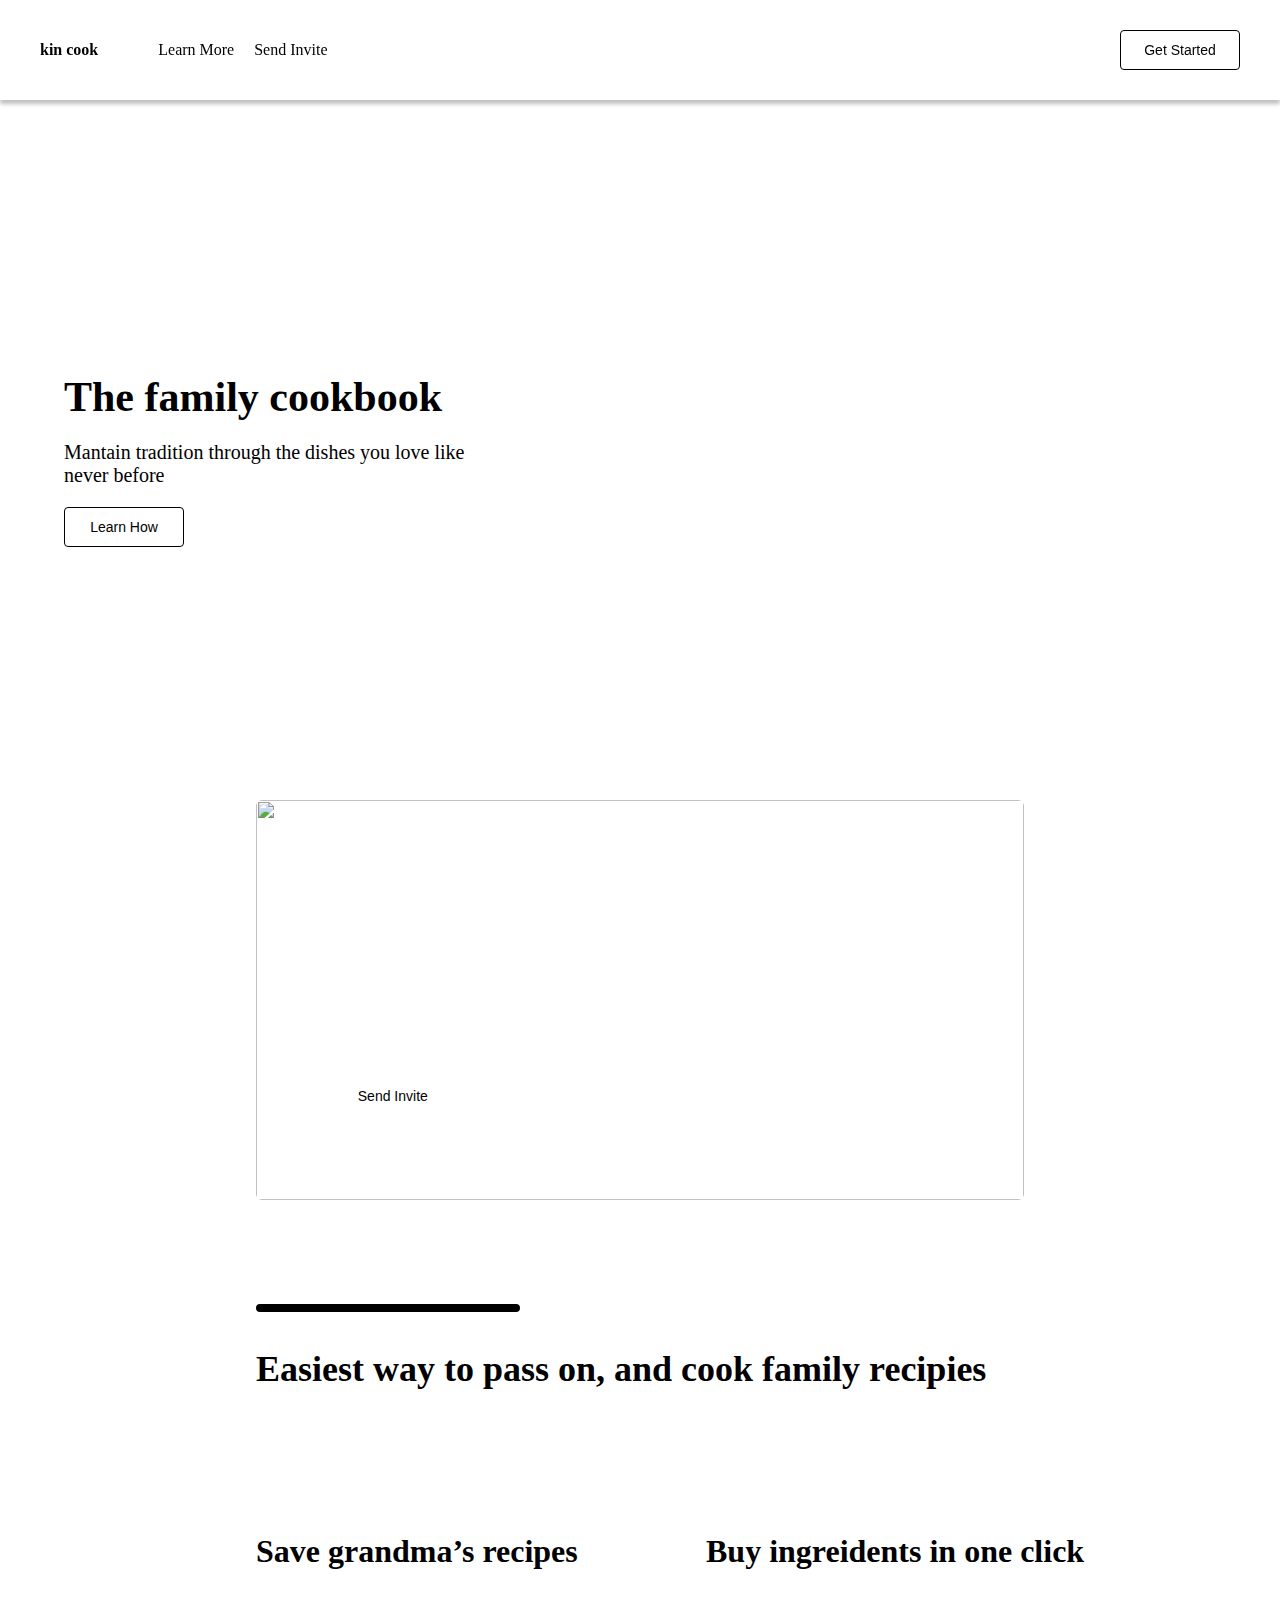
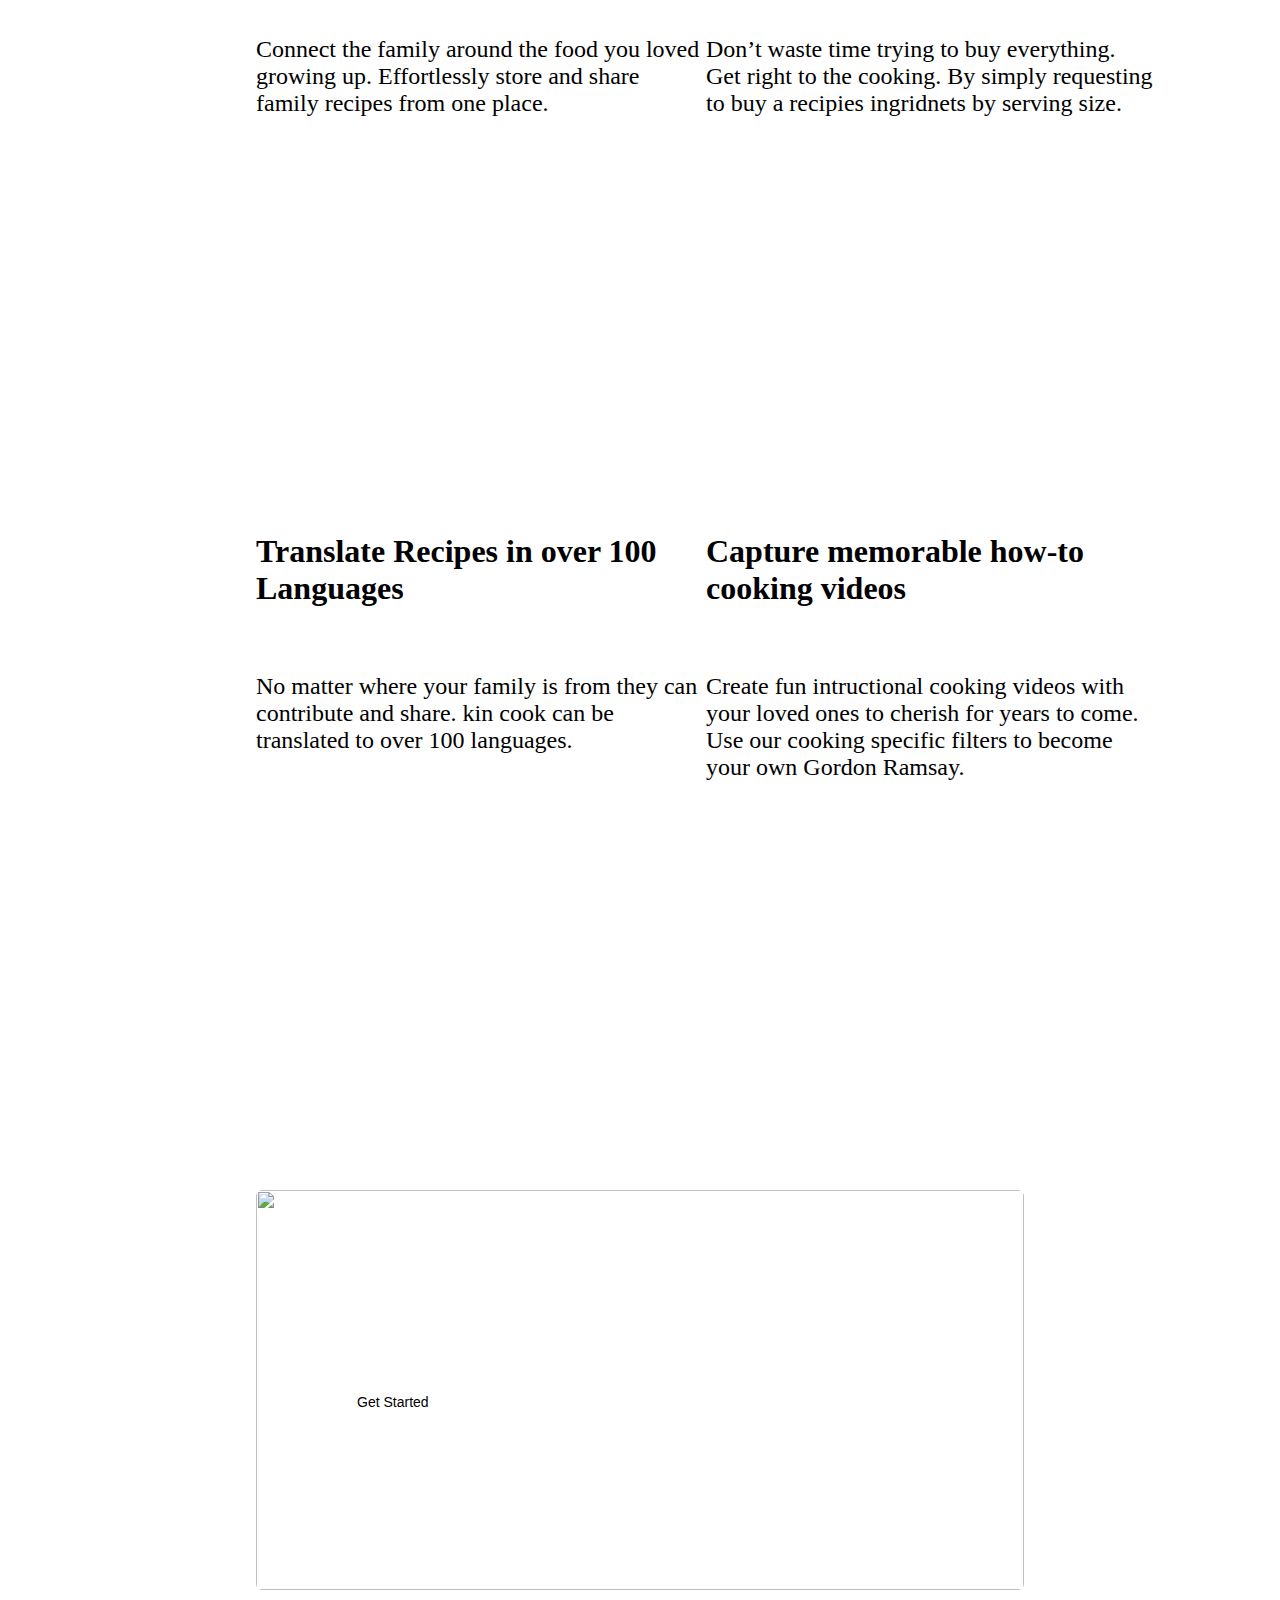
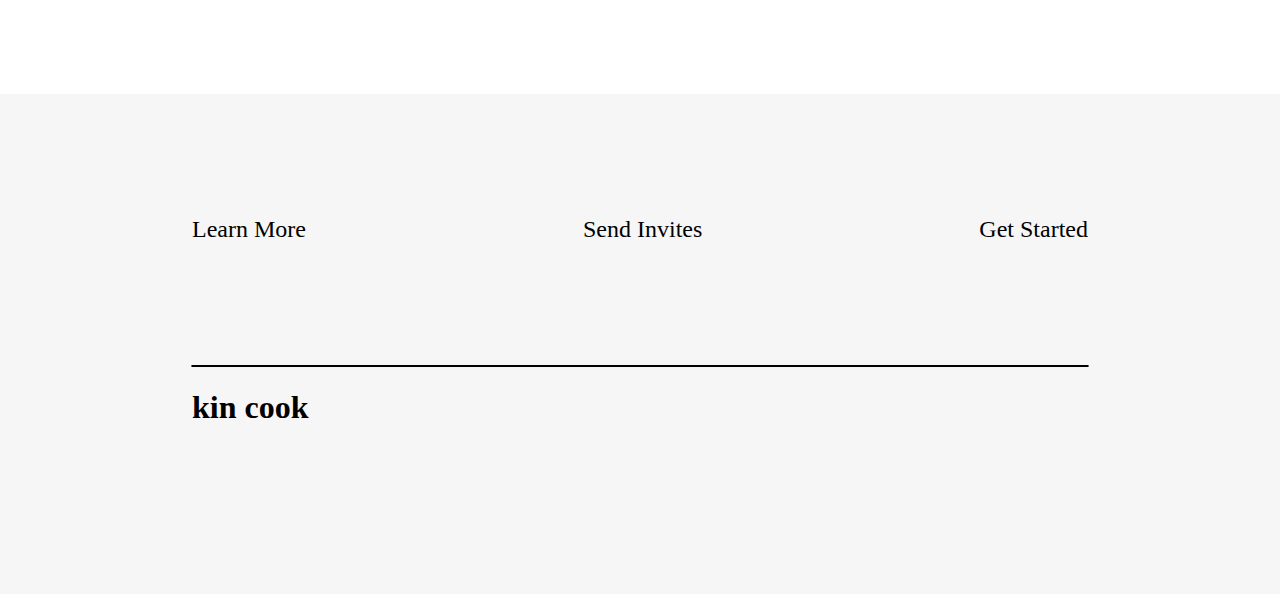
==== index.html @ 02a6ec89 "done!" ====
<!DOCTYPE html>
<html lang="en">
  <head>
    <meta charset="UTF-8" />
    <meta name="viewport" content="width=device-width, initial-scale=1.0" />
    <meta http-equiv="X-UA-Compatible" content="ie=edge" />
    <link rel="stylesheet" href="css/index.css" />
    <title>home | kin cook.</title>
  </head>
  <header class="header-mobile">
    <nav class="nav-top">
      <div class="desk-left">
        <div class="d-logo">kin cook</div>
        <a href="index.html">Learn More</a>
        <a href="send-invite.html">Send Invite</a>
      </div>

      <div class="logo">kin cook</div>

      <div class="desk-right">
          <div class="lang-container-d">
            <img class="lang-d" src="assets/language-outline.svg" alt="" />
          </div>
          <div class="btn-container">
          <button class="button">Get Started</button>
        </div>
        </div>
      </div>

      
        <img class="lang-m" src="assets/language-outline.svg" alt="" />
      

      <div class="container">
        <span class="menu-icon" onclick="openMenu()">&#9776;</span>
      </div>
      <div class="menu-container" id="navbar">
        <span class="closebtn" onclick="closeMenu()">&times;</span>
        <div class="menu-content">
          <a href="learn-more.html">Learn More</a>
          <a href="send-invite.html">Send Invite</a>
        </div>
      </div>
      <script type="text/javascript" src="script.js"></script>
    </nav>
  </header>
  <body>
    <section class="body-container">
      <section class="hero">
        <img src="assets/illustration-placeholder.svg" alt="" />
        <div class="info"> 
          <h1>The family cookbook</h1>
          <p>Mantain tradition through the dishes you love like never before</p>
          <button class="button">Learn How</button>
      </div>
      </section>

      <section class="cta-top">
        <img class="cta-top-img" src="assets/CTA-TOP.svg" alt="" />
        <div class="stacker top">
          <h2>Ask your uncle to finaly share his enchilada recipe!</h2>
          <button  class="button">Send Invite</button>
        </div>
      </section>

      <section class="features">
        <div class="feature-intro" >
           <div class="divider"></div>
          <h3>Easiest way to pass on, and cook family recipies</h3>
         </div>
       
        <div class="mobile-feature-wrap"> 
        <div class="feature">
          <img src="assets/illustration-placeholder.svg" alt="" />
          <h4>Save grandma’s recipes</h4>
          <p>
            Connect the family around the food you loved growing up.
            Effortlessly store and share family recipes from one place.
          </p>
        </div>

        <div class="feature">
          <img src="assets/illustration-placeholder.svg" alt="" />
          <h4>Buy ingreidents in one click</h4>
          <p>
            Don’t waste time trying to buy everything. Get right to the cooking.
            By simply requesting to buy a recipies ingridnets by serving size.
          </p>
        </div>

        <div class="feature">
          <img src="assets/illustration-placeholder.svg" alt="" />
          <h4>Translate Recipes in over 100 Languages</h4>
          <p>
            No matter where your family is from they can contribute and share.
            kin cook can be translated to over 100 languages.
          </p>
        </div>

        <div class="feature">
          <img src="assets/illustration-placeholder.svg" alt="" />
          <h4>Capture memorable how-to cooking videos</h4>
          <p>
            Create fun intructional cooking videos with your loved ones to
            cherish for years to come. Use our cooking specific filters to
            become your own Gordon Ramsay.
          </p>
        </div>
      </div>
      </section>

      <section class="desktop-feature-wrap">
        <div class="column-left">
          <div class="feature-left">
            <img src="assets/illustration-placeholder.svg" alt="" />
            <h4>Save grandma’s recipes</h4>
            <p>
              Connect the family around the food you loved growing up.
              Effortlessly store and share family recipes from one place.
            </p>
          </div>

          <div class="feature-left">
            <img src="assets/illustration-placeholder.svg" alt="" />
            <h4>Translate Recipes in over 100 Languages</h4>
            <p>
              No matter where your family is from they can contribute and share.
              kin cook can be translated to over 100 languages.
            </p>
          </div>
        </div>


        <div class="column-right">
          
          <div class="feature-right">
            <img src="assets/illustration-placeholder.svg" alt="" />
            <h4>Buy ingreidents in one click</h4>
            <p>
              Don’t waste time trying to buy everything. Get right to the cooking.
              By simply requesting to buy a recipies ingridnets by serving size.
            </p>
          </div>


          <div class="feature-right">
          <img src="assets/illustration-placeholder.svg" alt="" />
          <h4>Capture memorable how-to cooking videos</h4>
          <p>
            Create fun intructional cooking videos with your loved ones to
            cherish for years to come. Use our cooking specific filters to
            become your own Gordon Ramsay.
          </p>
        </div>
      </div>

        </div>



      </section>

      <section class="cta-top">
        <img class="cta-top-img" src="assets/CTA-Bottom.svg" alt="" />
        <div class="stacker bottom">
          <h2>Pass on tradition!</h2>
          <button class="button">Get Started</button>
        </div>
      </section>
    </section>
  </body>

  <footer>
    <div class="background">
      <secttion class="links">
        <nav class="bottom-nav">
          <a href="" class="b-link">Learn More</a>
          <a href="" class="b-link">Send Invites</a>
          <a href="" class="b-link">Get Started</a>
        </nav>
      </secttion>
      <section class="social">
        <div class="f-divider"></div>
        <div class="social-conatiner">
          <a class="kin" href="">kin cook</a>
          <a class="s-logos" href=""
            ><img src="assets/logo-instagram.svg" alt=""
          /></a>
          <a class="s-logos" href=""
            ><img src="assets/logo-facebook.svg" alt=""
          /></a>
        </div>
      </section>
    </div>
  </footer>
</html>
---- css/index.css ----
/* Header Mobile  */
.header-mobile {
  width: 100vw;
  margin: 0 auto;
  height: 100px;
  background-color: white;
  position: fixed;
  top: 0px;
  left: 0px;
  right: 0px;
}
.header-mobile:hover {
  box-shadow: 0px 4px 4px rgba(0, 0, 0, 0.25);
}
/* Header  */
/* Nav Bar */
.lang-m {
  width: 35px;
}
@media (min-width: 900px) {
  .lang-m {
    display: none;
  }
}
.lang-d {
  display: none;
}
@media (min-width: 900px) {
  .lang-d {
    display: block;
    width: 35px;
  }
}
.lang-d img {
  display: none;
}
@media (min-width: 900px) {
  .lang-d img {
    display: block;
  }
}
.logo {
  font-size: 1.1rem;
}
@media (min-width: 900px) {
  .logo {
    display: none;
  }
}
.desk-left {
  display: none;
}
@media (min-width: 900px) {
  .desk-left {
    display: block;
    display: flex;
    flex-direction: row;
    margin-left: 40px;
  }
}
@media (min-width: 900px) {
  .d-logo {
    margin-right: 60px;
    font-weight: 700;
    font-size: rem;
  }
}
@media (min-width: 900px) {
  .desk-left a {
    margin-right: 20px;
    text-decoration: none;
    color: black;
  }
}
.desk-right {
  display: none;
}
@media (min-width: 900px) {
  .desk-right {
    display: block;
    display: flex;
    flex-direction: row;
    margin-right: 40px;
  }
}
@media (min-width: 900px) {
  .lang-container-d {
    margin-right: 40px;
  }
}
.nav-top {
  display: flex;
  justify-content: space-around;
  align-items: center;
  height: 100px;
  z-index: 1;
}
@media (min-width: 900px) {
  .nav-top {
    margin: 0 auto;
    justify-content: space-between;
  }
}
.nav-top a {
  display: none;
}
@media (min-width: 900px) {
  .nav-top a {
    display: block;
  }
}
.nav-top .button {
  display: none;
}
@media (min-width: 900px) {
  .nav-top .button {
    display: block;
  }
}
@media (min-width: 900px) {
  .container {
    display: none;
  }
}
.container .menu-icon {
  color: #3b3b3b;
  cursor: pointer;
  z-index: 2;
}
@media (min-width: 900px) {
  .container .menu-icon {
    display: none;
  }
}
.menu-icon {
  font-size: 35px;
}
.menu-container {
  height: 0%;
  width: 100vw;
  position: fixed;
  top: 0px;
  left: 0px;
  z-index: 1;
  background-color: #3b3b3b;
  overflow: hidden;
  transition: 1s ease-in-out;
}
@media (min-width: 900px) {
  .menu-container {
    display: none;
  }
}
.menu-content {
  position: relative;
  top: 25%;
  width: 100vw;
  text-align: center;
  margin-top: 30px;
}
.menu-content a {
  padding: 16px;
  text-decoration: none;
  font-size: 24px;
  color: white;
  display: block;
  font-family: 'airbnb_cereal_appmedium';
  transition: 0.3s ease-in-out;
}
.menu-content a:hover {
  color: #ff5a5f;
}
.menu-container .closebtn {
  position: absolute;
  top: 36px;
  right: 48px;
  font-size: 40px;
  color: white;
  z-index: 1;
  cursor: pointer;
}
/* Nav Bar Mobile */
.body-container {
  width: 100vw;
  margin: 0 auto;
  display: block;
  display: flex;
  flex-direction: column;
  justify-content: center;
  align-items: center;
  margin-top: 200px;
}
.hero {
  display: flex;
  flex-direction: column;
  justify-content: center;
  align-items: center;
}
@media (min-width: 900px) {
  .hero {
    flex-direction: row-reverse;
    width: 90vw;
    height: 500px;
  }
}
@media (min-width: 900px) {
  .hero img {
    width: 600px;
  }
}
.info h1 {
  font-size: 32px;
  text-align: center;
  width: 220px;
}
@media (min-width: 900px) {
  .info h1 {
    width: 100%;
    text-align: left;
    font-size: 42px;
    margin-top: 20px;
    margin-bottom: 10px;
  }
}
.info p {
  font-size: 18px;
  text-align: center;
  width: 260px;
}
@media (min-width: 900px) {
  .info p {
    text-align: left;
    margin-top: 10px;
    margin-bottom: 20px;
    width: 80%;
    font-size: 20px;
  }
}
.button {
  width: 120px;
  height: 40px;
  border: 1px solid black;
  background-color: white;
  border-radius: 4px;
  font-size: 14px;
}
.info {
  display: flex;
  flex-direction: column;
  justify-content: center;
  align-items: center;
}
@media (min-width: 900px) {
  .info {
    width: 600px;
    align-items: flex-start;
    margin-right: 50px;
  }
}
.cta-top {
  margin-top: 100px;
  margin-bottom: 100px;
  position: relative;
  z-index: -2;
}
.stacker {
  display: flex;
  flex-direction: column;
  width: 80%;
  position: absolute;
  top: 10%;
  left: 10%;
}
@media (min-width: 900px) {
  .top {
    margin-top: 50px;
  }
}
.top h2 {
  width: 60%;
}
.cta-top h2 {
  font-weight: 600;
  font-size: 24px;
  text-align: left;
  color: white;
}
@media (min-width: 900px) {
  .cta-top h2 {
    font-size: 36px;
  }
}
.cta-top .button {
  border: none;
}
.cta-top-img {
  object-fit: cover;
  width: 100vw;
  height: 400px;
}
@media (min-width: 900px) {
  .cta-top-img {
    width: 60vw;
    border-radius: 6px;
  }
}
.bottom {
  margin-top: 50px;
}
.features {
  width: 90vw;
  margin: 0 auto;
  display: flex;
  flex-direction: column;
  justify-content: center;
  align-items: center;
}
@media (min-width: 900px) {
  .features {
    width: 80vw;
  }
}
@media (min-width: 900px) {
  .mobile-feature-wrap {
    display: none;
  }
}
.divider {
  width: 20vw;
  margin: 0 auto;
  border: 4px solid black;
  border-radius: 10px;
}
@media (min-width: 900px) {
  .divider {
    margin: initial;
  }
}
.features h3 {
  text-align: center;
  width: 60vw;
}
@media (min-width: 900px) {
  .features h3 {
    text-align: left;
    font-size: 36px;
    margin-bottom: 100px;
  }
}
.feature {
  width: 90%;
  margin: 0 auto;
  display: flex;
  flex-direction: column;
  justify-content: center;
  align-items: center;
  margin-bottom: 100px;
}
@media (min-width: 900px) {
  .feature {
    width: 30vw;
    justify-content: flex-start;
    align-items: flex-start;
    margin: initial;
  }
}
.feature img {
  width: 400px;
}
.feature h4 {
  font-size: 1.15rem;
  text-align: center;
  margin-top: 40px;
  margin-bottom: 5px;
}
@media (min-width: 900px) {
  .feature h4 {
    text-align: left;
  }
}
.feature p {
  text-align: center;
  margin-top: 5px;
}
@media (min-width: 900px) {
  .feature p {
    text-align: left;
    width: 18vw;
  }
}
.desktop-feature-wrap {
  display: none;
}
@media (min-width: 900px) {
  .desktop-feature-wrap {
    display: flex;
    width: 60vw;
    justify-content: space-between;
  }
}
@media (min-width: 900px) {
  .column-left {
    display: flex;
    flex-direction: column;
  }
}
@media (min-width: 900px) {
  .feature-left {
    display: flex;
    flex-direction: column;
    align-items: flex-end;
    width: 450px;
    height: 600px;
  }
  .feature-left img {
    width: 450px;
  }
  .feature-left h4 {
    text-align: left;
    width: 100%;
    font-size: 32px;
  }
  .feature-left p {
    text-align: left;
    width: 100%;
    font-size: 24px;
  }
}
@media (min-width: 900px) {
  .column-right {
    display: flex;
    flex-direction: column;
  }
}
@media (min-width: 900px) {
  .feature-right {
    display: flex;
    flex-direction: column;
    align-items: flex-end;
    width: 450px;
    height: 600px;
  }
  .feature-right img {
    width: 450px;
  }
  .feature-right h4 {
    text-align: left;
    width: 100%;
    font-size: 32px;
  }
  .feature-right p {
    text-align: left;
    width: 100%;
    font-size: 24px;
  }
}
footer {
  background-color: #f6f6f6;
  width: 100%;
  height: 500px;
}
.bottom-nav {
  display: flex;
  flex-direction: column;
  margin-left: 10%;
  padding-top: 100px;
}
@media (min-width: 900px) {
  .bottom-nav {
    margin: 0 auto;
    width: 70vw;
    flex-direction: row;
    justify-content: space-between;
  }
}
.bottom-nav a {
  margin-top: 22px;
  margin-bottom: 22px;
  text-decoration: none;
  color: black;
}
@media (min-width: 900px) {
  .bottom-nav a {
    font-size: 24px;
  }
}
.social {
  display: flex;
  flex-direction: column;
}
@media (min-width: 900px) {
  .social {
    margin-bottom: 100px;
  }
}
.f-divider {
  width: 80vw;
  margin: 0 auto;
  border: 1px solid black;
  border-radius: 10px;
  margin-top: 100px;
  margin-bottom: 22px;
}
@media (min-width: 900px) {
  .f-divider {
    width: 70vw;
  }
}
.social-conatiner {
  width: 80vw;
  margin: 0 auto;
  display: flex;
  justify-content: center;
  align-items: center;
  margin-bottom: 50px;
}
@media (min-width: 900px) {
  .social-conatiner {
    width: 70vw;
  }
}
.kin {
  font-size: 1.15rem;
  text-decoration: none;
  color: black;
  flex-grow: 2;
}
@media (min-width: 900px) {
  .kin {
    font-size: 32px;
    font-weight: bold;
  }
}
.s-logos img {
  width: 30px;
  flex-grow: 1;
  margin-left: 12px;
}
@media (min-width: 900px) {
  .s-logos img {
    width: 50px;
  }
}
body {
  margin: 0;
}
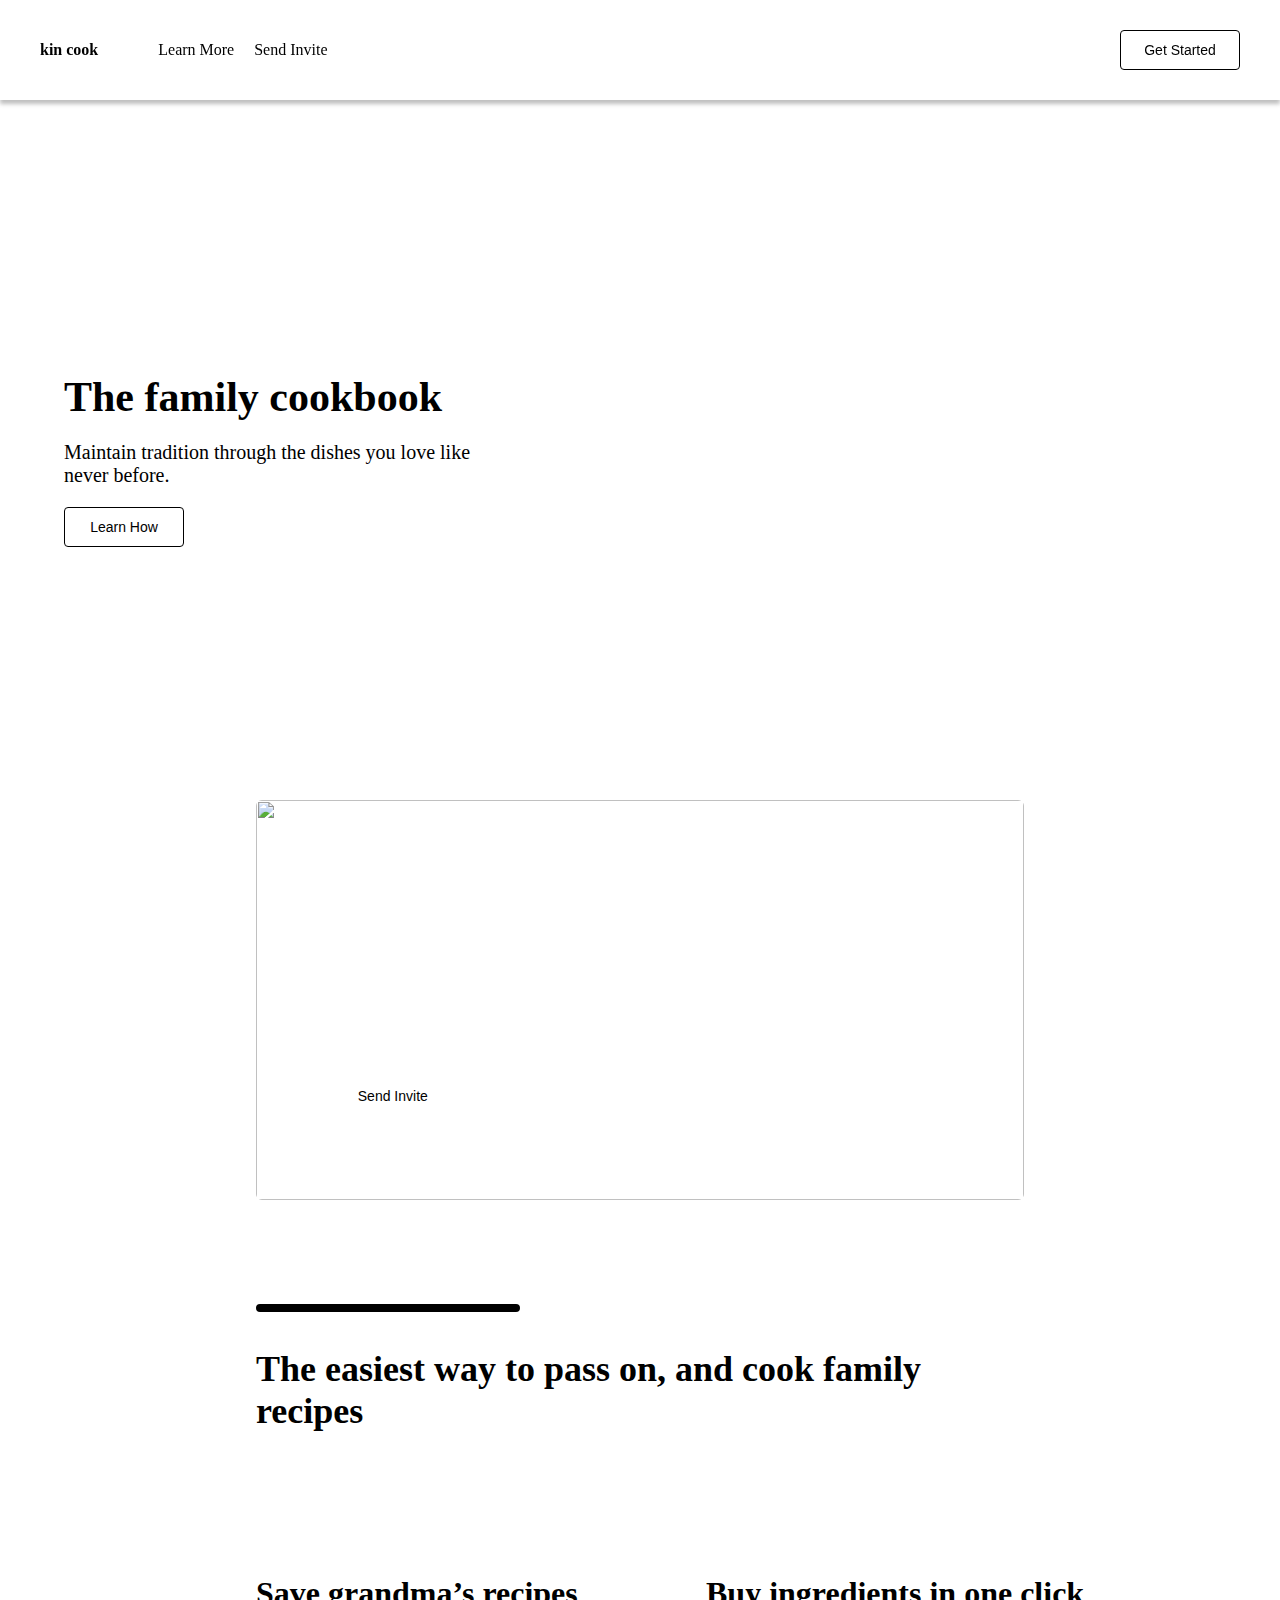
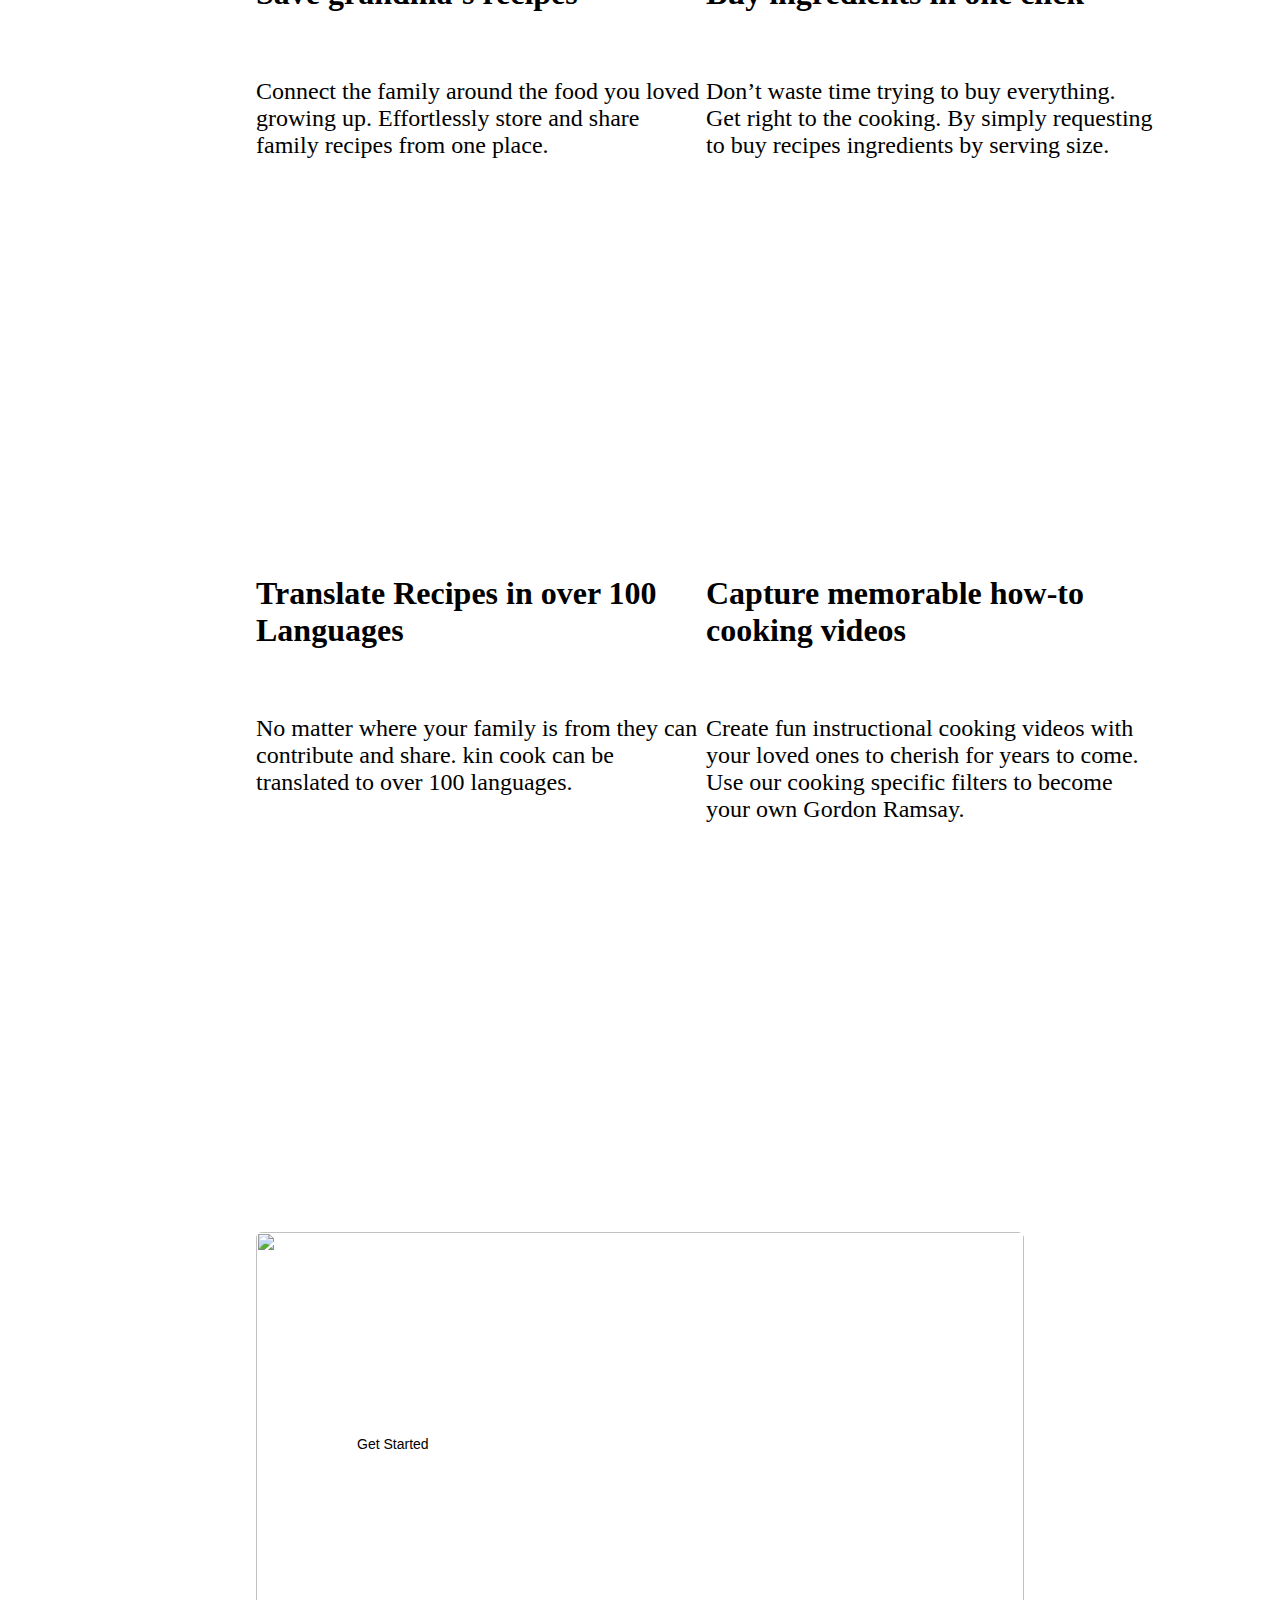
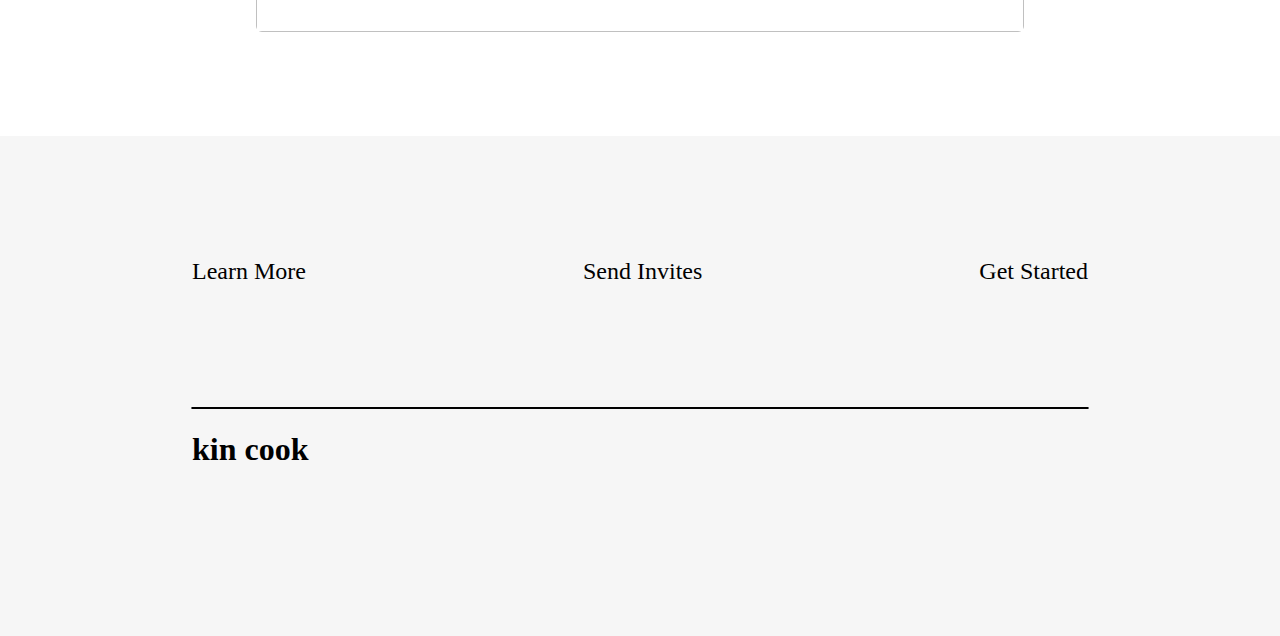
==== commit 48c5ff12: "Grammar corrected!" ====
--- a/index.html
+++ b/index.html
@@ -50,7 +50,7 @@
         <img src="assets/illustration-placeholder.svg" alt="" />
         <div class="info"> 
           <h1>The family cookbook</h1>
-          <p>Mantain tradition through the dishes you love like never before</p>
+          <p>Maintain tradition through the dishes you love like never before.</p>
           <button class="button">Learn How</button>
       </div>
       </section>
@@ -58,7 +58,7 @@
       <section class="cta-top">
         <img class="cta-top-img" src="assets/CTA-TOP.svg" alt="" />
         <div class="stacker top">
-          <h2>Ask your uncle to finaly share his enchilada recipe!</h2>
+          <h2>Ask your uncle to finally share his enchilada recipe!</h2>
           <button  class="button">Send Invite</button>
         </div>
       </section>
@@ -66,7 +66,7 @@
       <section class="features">
         <div class="feature-intro" >
            <div class="divider"></div>
-          <h3>Easiest way to pass on, and cook family recipies</h3>
+          <h3>The easiest way to pass on, and cook family recipes</h3>
          </div>
        
         <div class="mobile-feature-wrap"> 
@@ -81,10 +81,10 @@
 
         <div class="feature">
           <img src="assets/illustration-placeholder.svg" alt="" />
-          <h4>Buy ingreidents in one click</h4>
+          <h4>Buy ingredients in one click</h4>
           <p>
             Don’t waste time trying to buy everything. Get right to the cooking.
-            By simply requesting to buy a recipies ingridnets by serving size.
+            By simply requesting to buy recipes ingredients by serving size.
           </p>
         </div>
 
@@ -101,7 +101,7 @@
           <img src="assets/illustration-placeholder.svg" alt="" />
           <h4>Capture memorable how-to cooking videos</h4>
           <p>
-            Create fun intructional cooking videos with your loved ones to
+            Create fun instructional cooking videos with your loved ones to
             cherish for years to come. Use our cooking specific filters to
             become your own Gordon Ramsay.
           </p>
@@ -135,10 +135,10 @@
           
           <div class="feature-right">
             <img src="assets/illustration-placeholder.svg" alt="" />
-            <h4>Buy ingreidents in one click</h4>
+            <h4>Buy ingredients in one click</h4>
             <p>
               Don’t waste time trying to buy everything. Get right to the cooking.
-              By simply requesting to buy a recipies ingridnets by serving size.
+              By simply requesting to buy recipes ingredients by serving size.
             </p>
           </div>
 
@@ -147,7 +147,7 @@
           <img src="assets/illustration-placeholder.svg" alt="" />
           <h4>Capture memorable how-to cooking videos</h4>
           <p>
-            Create fun intructional cooking videos with your loved ones to
+            Create fun instructional cooking videos with your loved ones to
             cherish for years to come. Use our cooking specific filters to
             become your own Gordon Ramsay.
           </p>
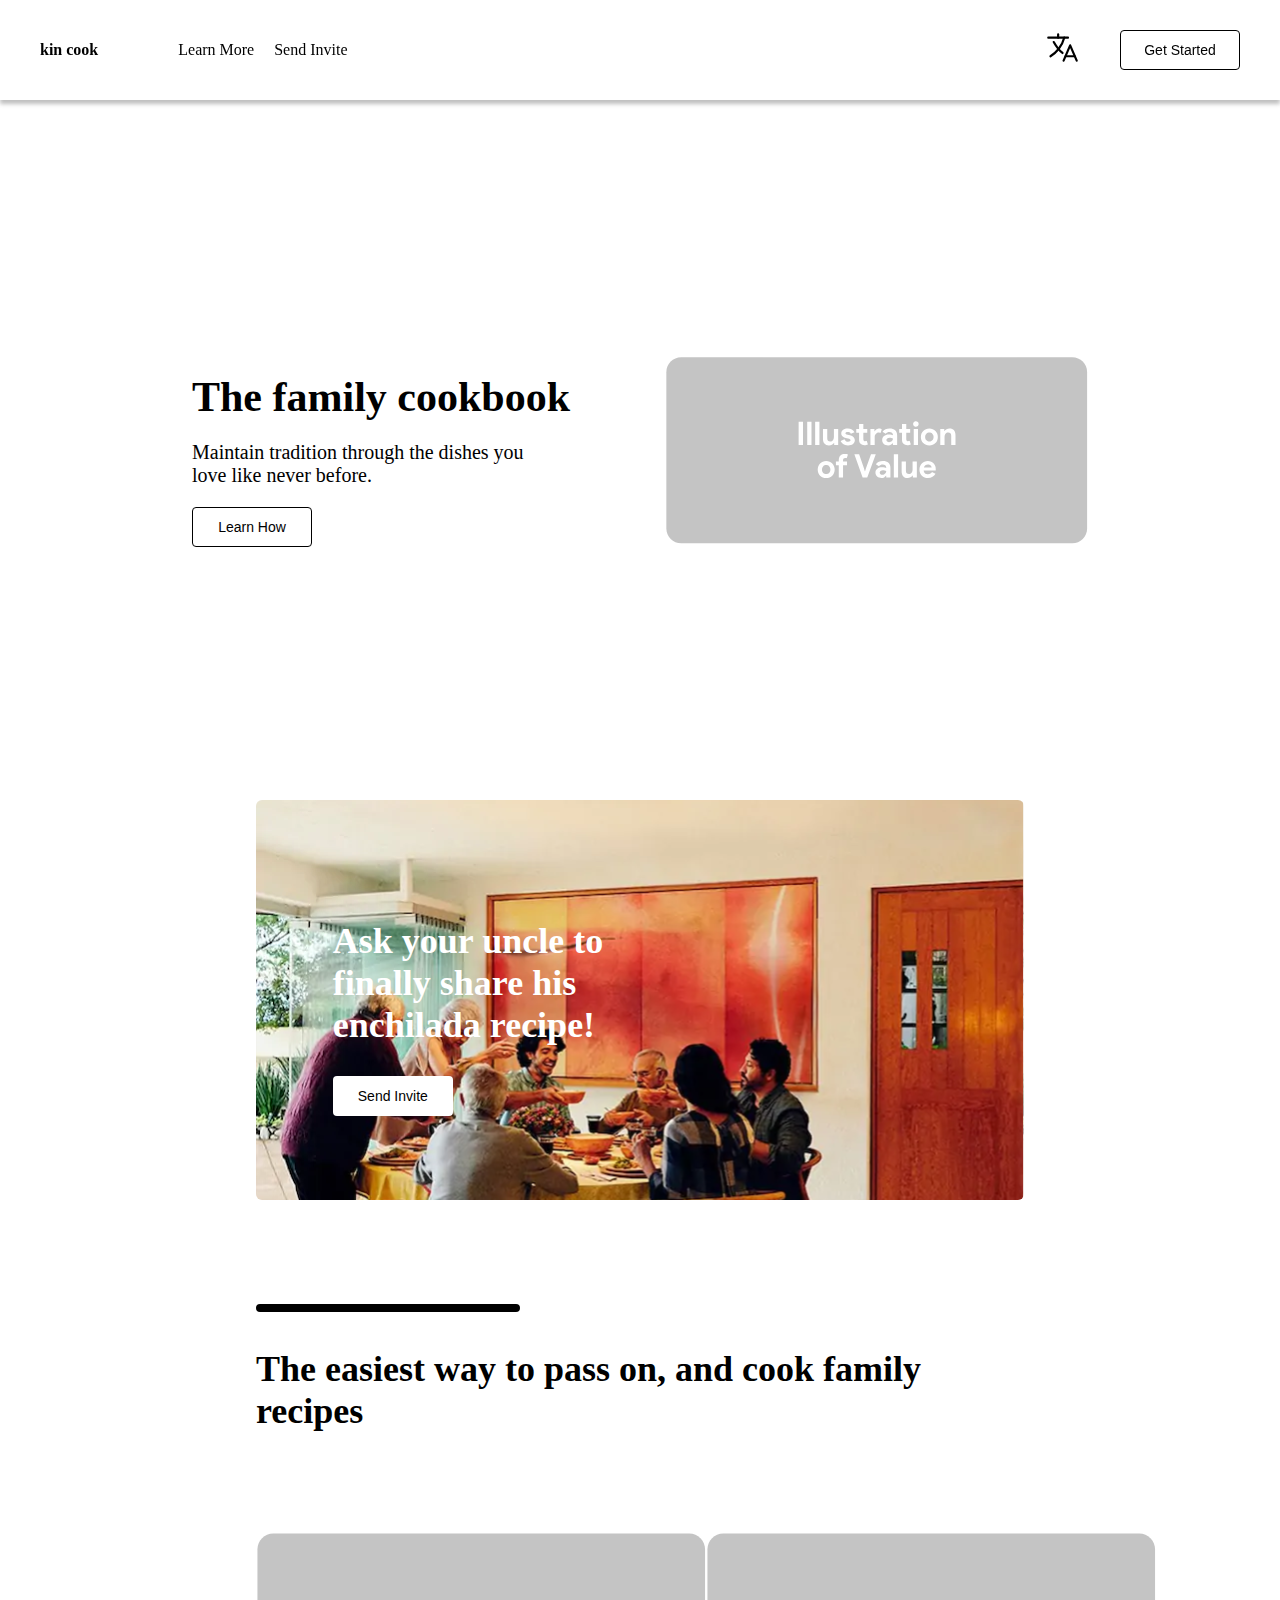
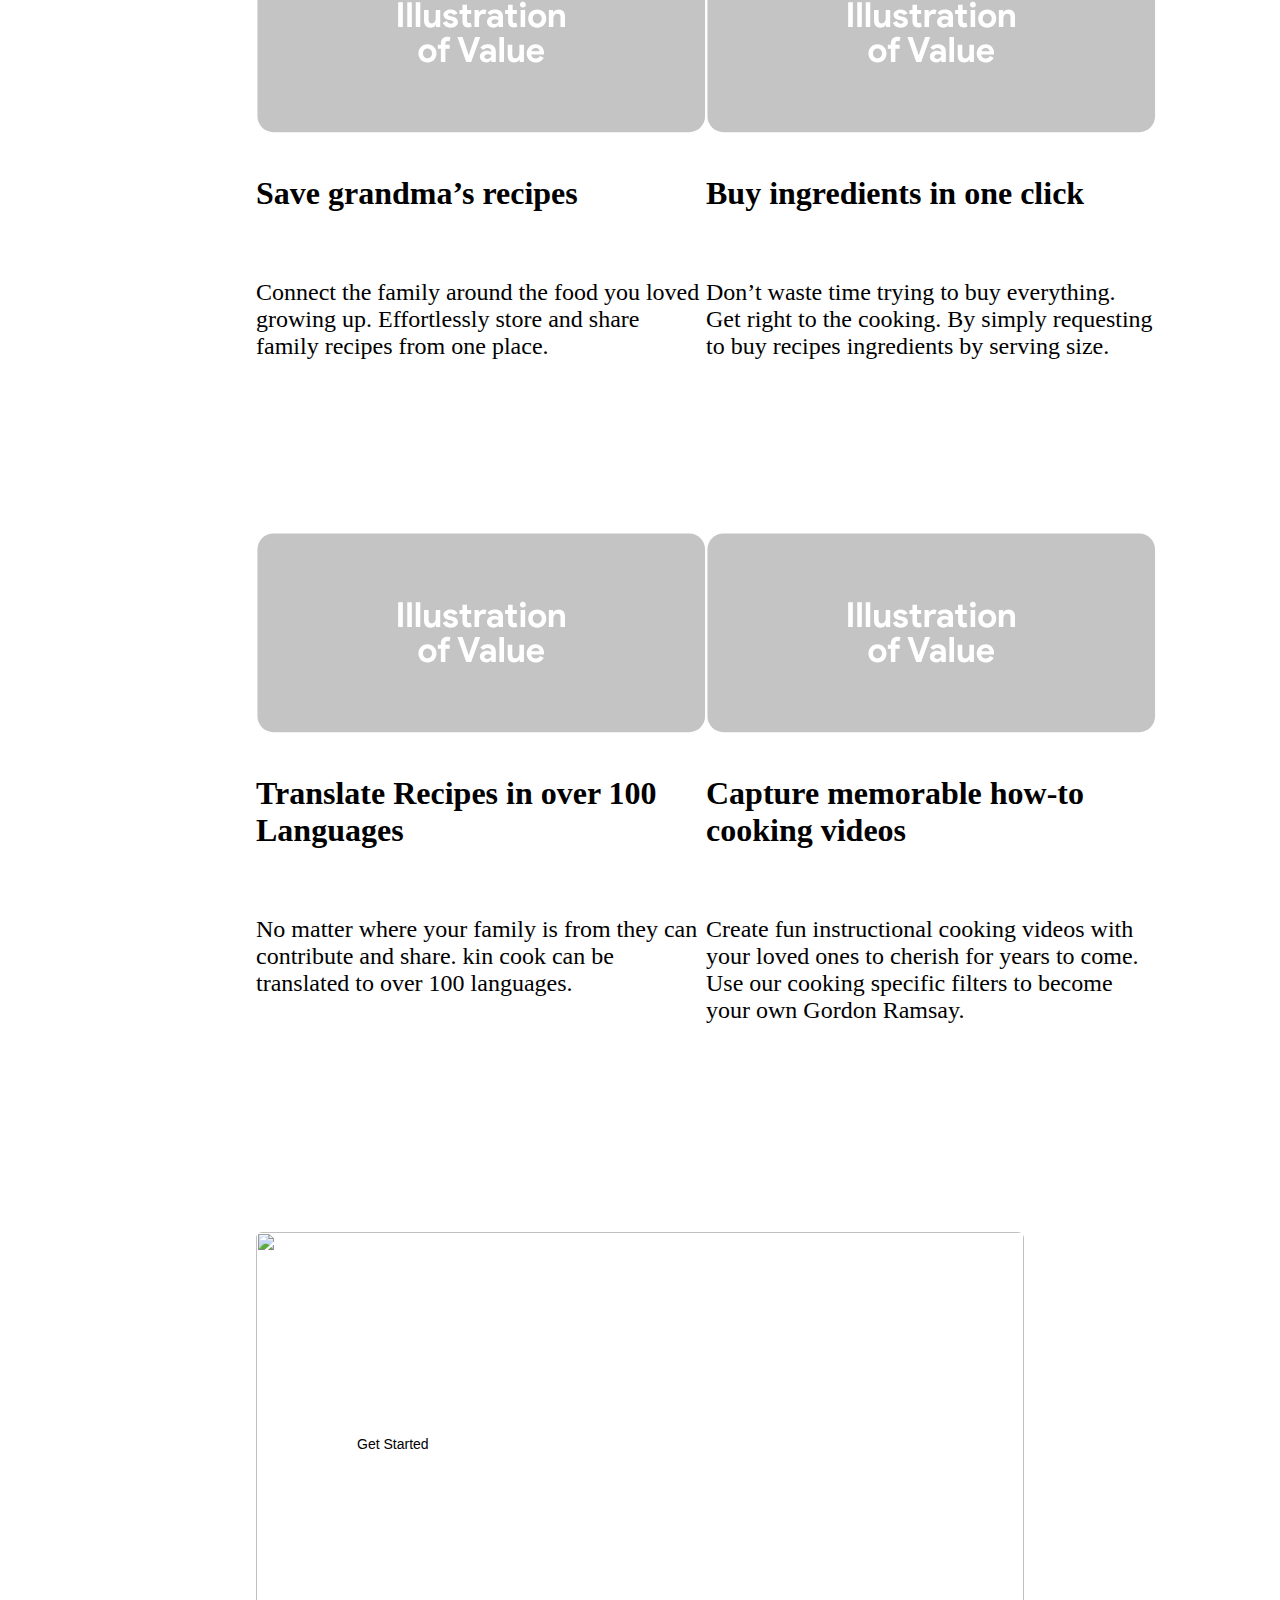
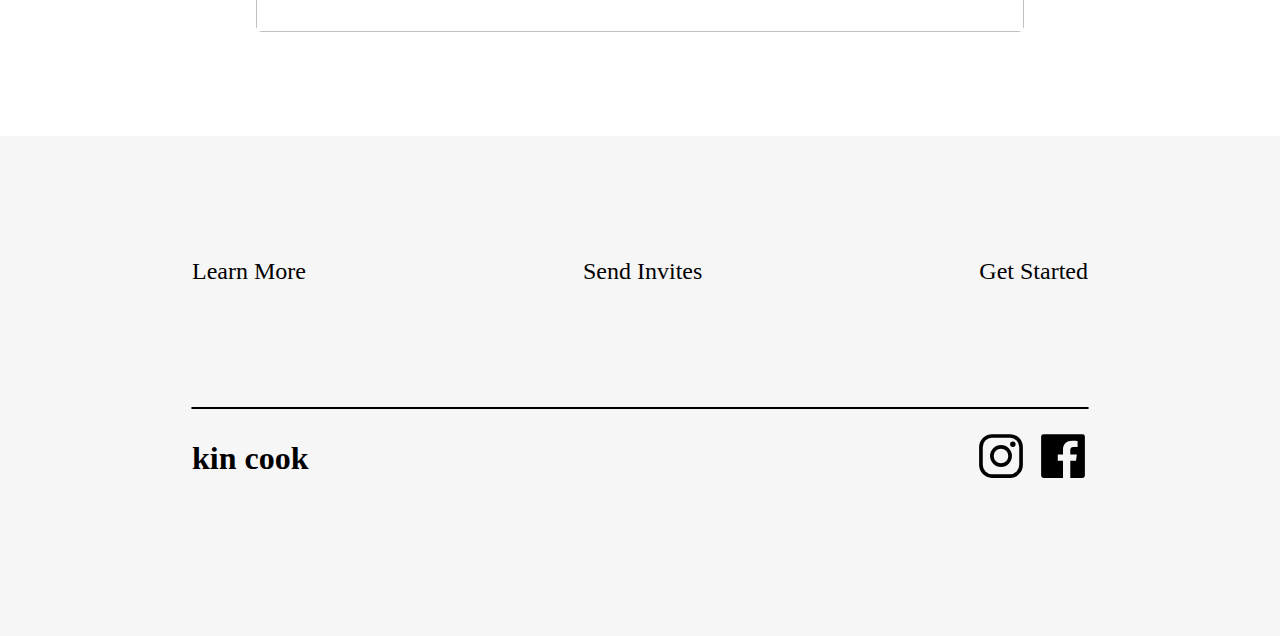
==== commit bda5cb8d: "ready for links" ====
--- a/index.html
+++ b/index.html
@@ -10,7 +10,7 @@
   <header class="header-mobile">
     <nav class="nav-top">
       <div class="desk-left">
-        <div class="d-logo">kin cook</div>
+        <div class="d-logo"><a href="index.html">kin cook</a></div>
         <a href="index.html">Learn More</a>
         <a href="send-invite.html">Send Invite</a>
       </div>
@@ -22,7 +22,7 @@
             <img class="lang-d" src="assets/language-outline.svg" alt="" />
           </div>
           <div class="btn-container">
-          <button class="button">Get Started</button>
+            <button onclick="window.location.href='#';" class="button">Get Started</button> 
         </div>
         </div>
       </div>
@@ -37,7 +37,7 @@
       <div class="menu-container" id="navbar">
         <span class="closebtn" onclick="closeMenu()">&times;</span>
         <div class="menu-content">
-          <a href="learn-more.html">Learn More</a>
+          <a href="index.html">Learn More</a>
           <a href="send-invite.html">Send Invite</a>
         </div>
       </div>
@@ -51,18 +51,19 @@
         <div class="info"> 
           <h1>The family cookbook</h1>
           <p>Maintain tradition through the dishes you love like never before.</p>
-          <button class="button">Learn How</button>
+          <button onclick="window.location.href='index.html';" class="button">Learn How</button>
       </div>
       </section>
 
+      <a href="send-invite.html"> 
       <section class="cta-top">
         <img class="cta-top-img" src="assets/CTA-TOP.svg" alt="" />
         <div class="stacker top">
           <h2>Ask your uncle to finally share his enchilada recipe!</h2>
-          <button  class="button">Send Invite</button>
-        </div>
+           <button class="button">Send Invite</button>
+        </button>
       </section>
-
+    </a>
       <section class="features">
         <div class="feature-intro" >
            <div class="divider"></div>
@@ -160,13 +161,15 @@
 
       </section>
 
+      <a href="#">
       <section class="cta-top">
         <img class="cta-top-img" src="assets/CTA-Bottom.svg" alt="" />
         <div class="stacker bottom">
           <h2>Pass on tradition!</h2>
-          <button class="button">Get Started</button>
+          <button class="button"> Get Started </button>
         </div>
       </section>
+    </a>
     </section>
   </body>
 
@@ -182,7 +185,7 @@
       <section class="social">
         <div class="f-divider"></div>
         <div class="social-conatiner">
-          <a class="kin" href="">kin cook</a>
+          <a class="kin" href="index.html">kin cook</a>
           <a class="s-logos" href=""
             ><img src="assets/logo-instagram.svg" alt=""
           /></a>
--- a/css/index.css
+++ b/css/index.css
@@ -199,8 +199,9 @@
 @media (min-width: 900px) {
   .hero {
     flex-direction: row-reverse;
-    width: 90vw;
+    width: 70vw;
     height: 500px;
+    justify-content: space-around;
   }
 }
 @media (min-width: 900px) {
@@ -257,11 +258,159 @@
     margin-right: 50px;
   }
 }
+.invite-hero {
+  flex-direction: column-reverse;
+}
+@media (min-width: 900px) {
+  .invite-hero {
+    flex-direction: row-reverse;
+  }
+}
+@media (min-width: 900px) {
+  .invite {
+    width: 45%;
+  }
+}
+@media (min-width: 900px) {
+  .invite h1 {
+    font-size: 32px;
+  }
+}
+@media (min-width: 900px) {
+  .invite p {
+    font-size: 20px;
+  }
+}
+.form-container {
+  width: 90%;
+  display: flex;
+  flex-direction: column;
+}
+@media (min-width: 900px) {
+  .form-container {
+    width: 50%;
+    display: flex;
+    flex-direction: column;
+  }
+}
+form {
+  display: flex;
+  flex-direction: column;
+  align-items: flex-start;
+  width: 100%;
+}
+@media (min-width: 900px) {
+  form {
+    display: flex;
+    flex-direction: column;
+    align-items: flex-start;
+    width: 100%;
+  }
+}
+input {
+  width: 100%;
+  height: 60px;
+  font-size: 14px;
+  margin-bottom: 20px;
+  border: none;
+  border-bottom: 1px solid #2d2e32;
+}
+@media (min-width: 900px) {
+  input {
+    width: 100%;
+    height: 60px;
+    font-size: 18px;
+    margin-bottom: 20px;
+    border: none;
+    border-bottom: 1px solid #2d2e32;
+  }
+}
+label {
+  margin-top: 20px;
+  font-size: 16px;
+  color: #2d2e32;
+  font-weight: bold;
+}
+@media (min-width: 900px) {
+  label {
+    margin-top: 20px;
+    font-size: 18px;
+    color: #2d2e32;
+    font-weight: bold;
+  }
+}
+select {
+  width: 100%;
+  height: 60px;
+  font-size: 14px;
+  border: none;
+  border-bottom: 1px solid #2d2e32;
+  background-color: white;
+  color: #2d2e32;
+}
+@media (min-width: 900px) {
+  select {
+    width: 100%;
+    height: 60px;
+    font-size: 18px;
+    border: none;
+    border-bottom: 1px solid #2d2e32;
+    background-color: white;
+    color: #2d2e32;
+  }
+}
+.send {
+  margin-top: 40px;
+  width: 120px;
+  height: 40px;
+  align-self: center;
+  background-color: white;
+  border-radius: 4px;
+  border: 1px solid black;
+  font-size: 14px;
+}
+@media (min-width: 900px) {
+  .send {
+    margin-top: 20px;
+    width: 120px;
+    height: 40px;
+    align-self: flex-end;
+    background-color: white;
+    border: 1px solid black;
+    font-size: 14px;
+  }
+}
+.mobile-hero-divider {
+  margin-top: 40px;
+  margin-bottom: 40px;
+  width: 100%;
+  background-color: black;
+  border: 2px solid black;
+  border-radius: 20px;
+}
+@media (min-width: 900px) {
+  .mobile-hero-divider {
+    display: none;
+  }
+}
+.desktop-hero-divider {
+  display: none;
+}
+@media (min-width: 900px) {
+  .desktop-hero-divider {
+    display: block;
+    height: 50%;
+    background-color: black;
+    border: 2px solid black;
+    border-radius: 20px;
+    margin-right: 50px;
+  }
+}
 .cta-top {
   margin-top: 100px;
   margin-bottom: 100px;
   position: relative;
-  z-index: -2;
+  z-index: -5;
 }
 .stacker {
   display: flex;
@@ -270,6 +419,7 @@
   position: absolute;
   top: 10%;
   left: 10%;
+  z-index: 5;
 }
 @media (min-width: 900px) {
   .top {
@@ -291,7 +441,9 @@
   }
 }
 .cta-top .button {
+  display: inline-block;
   border: none;
+  z-index: 4;
 }
 .cta-top-img {
   object-fit: cover;
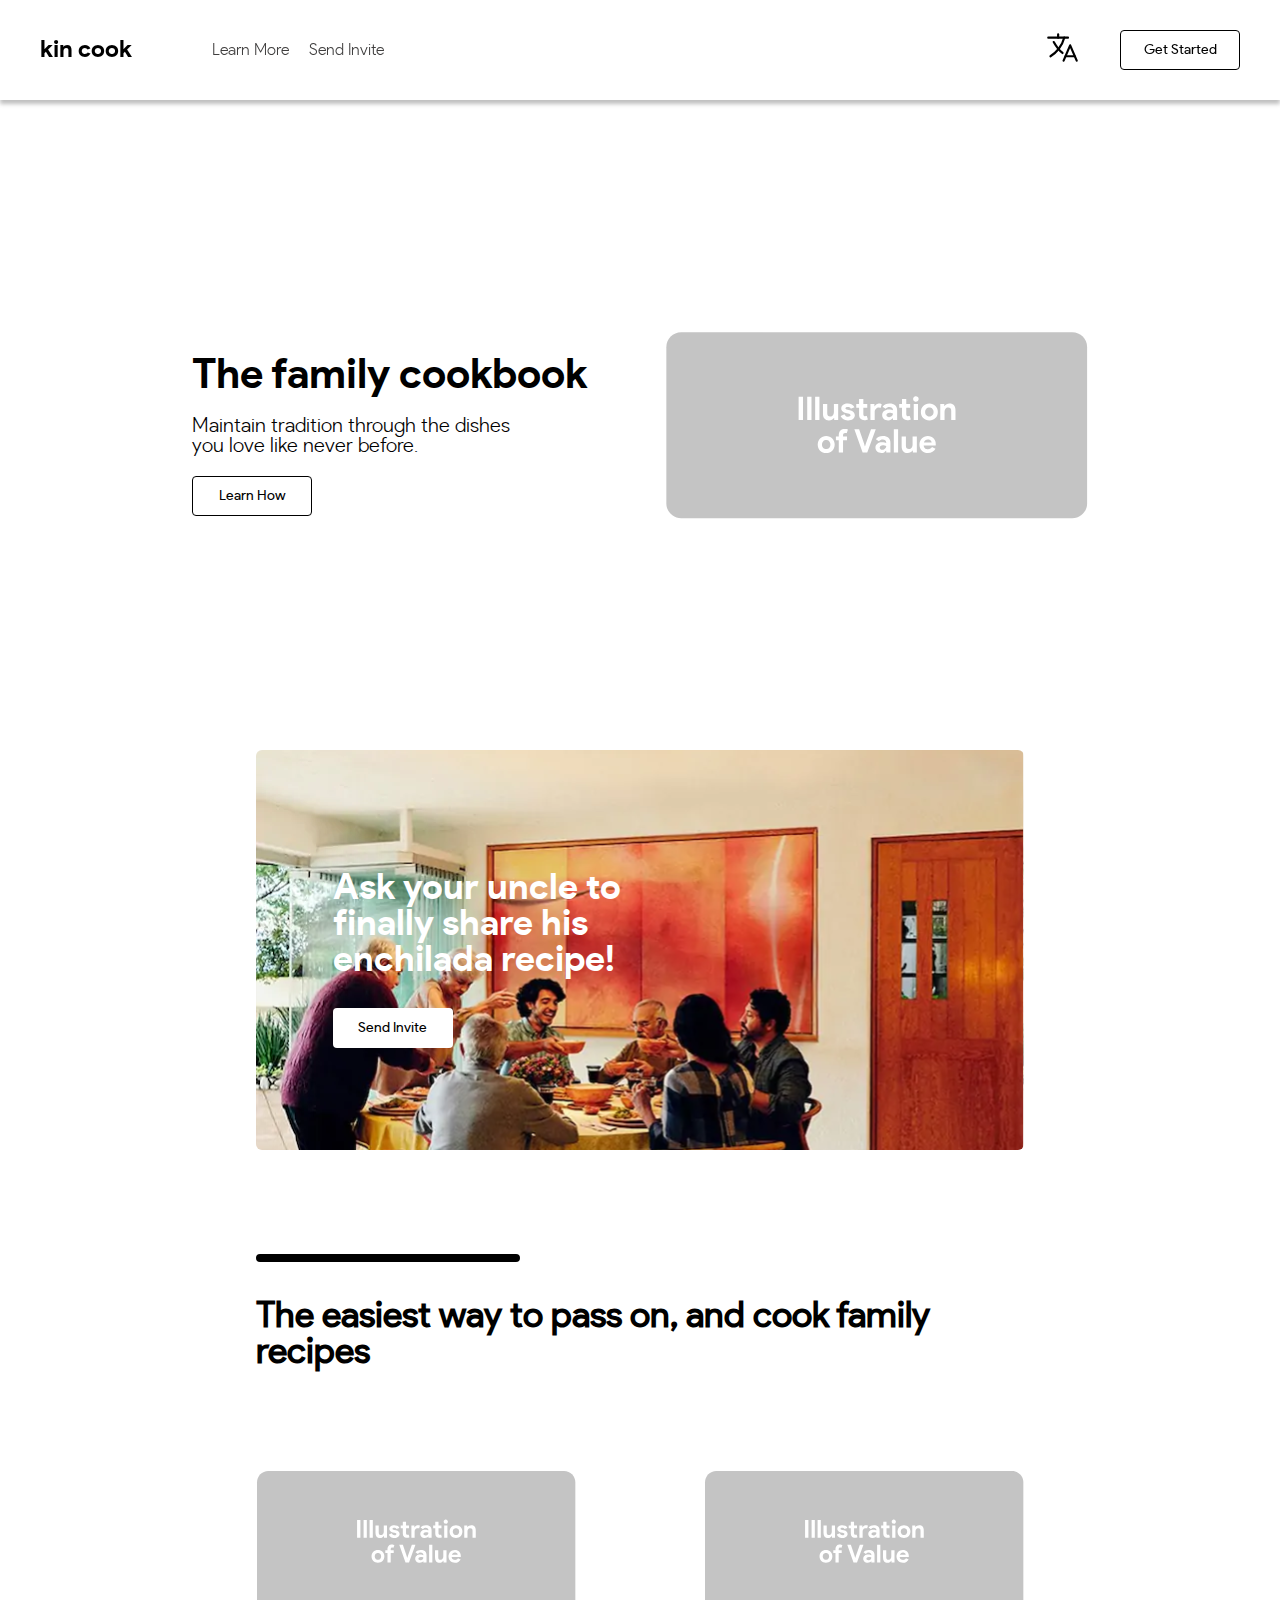
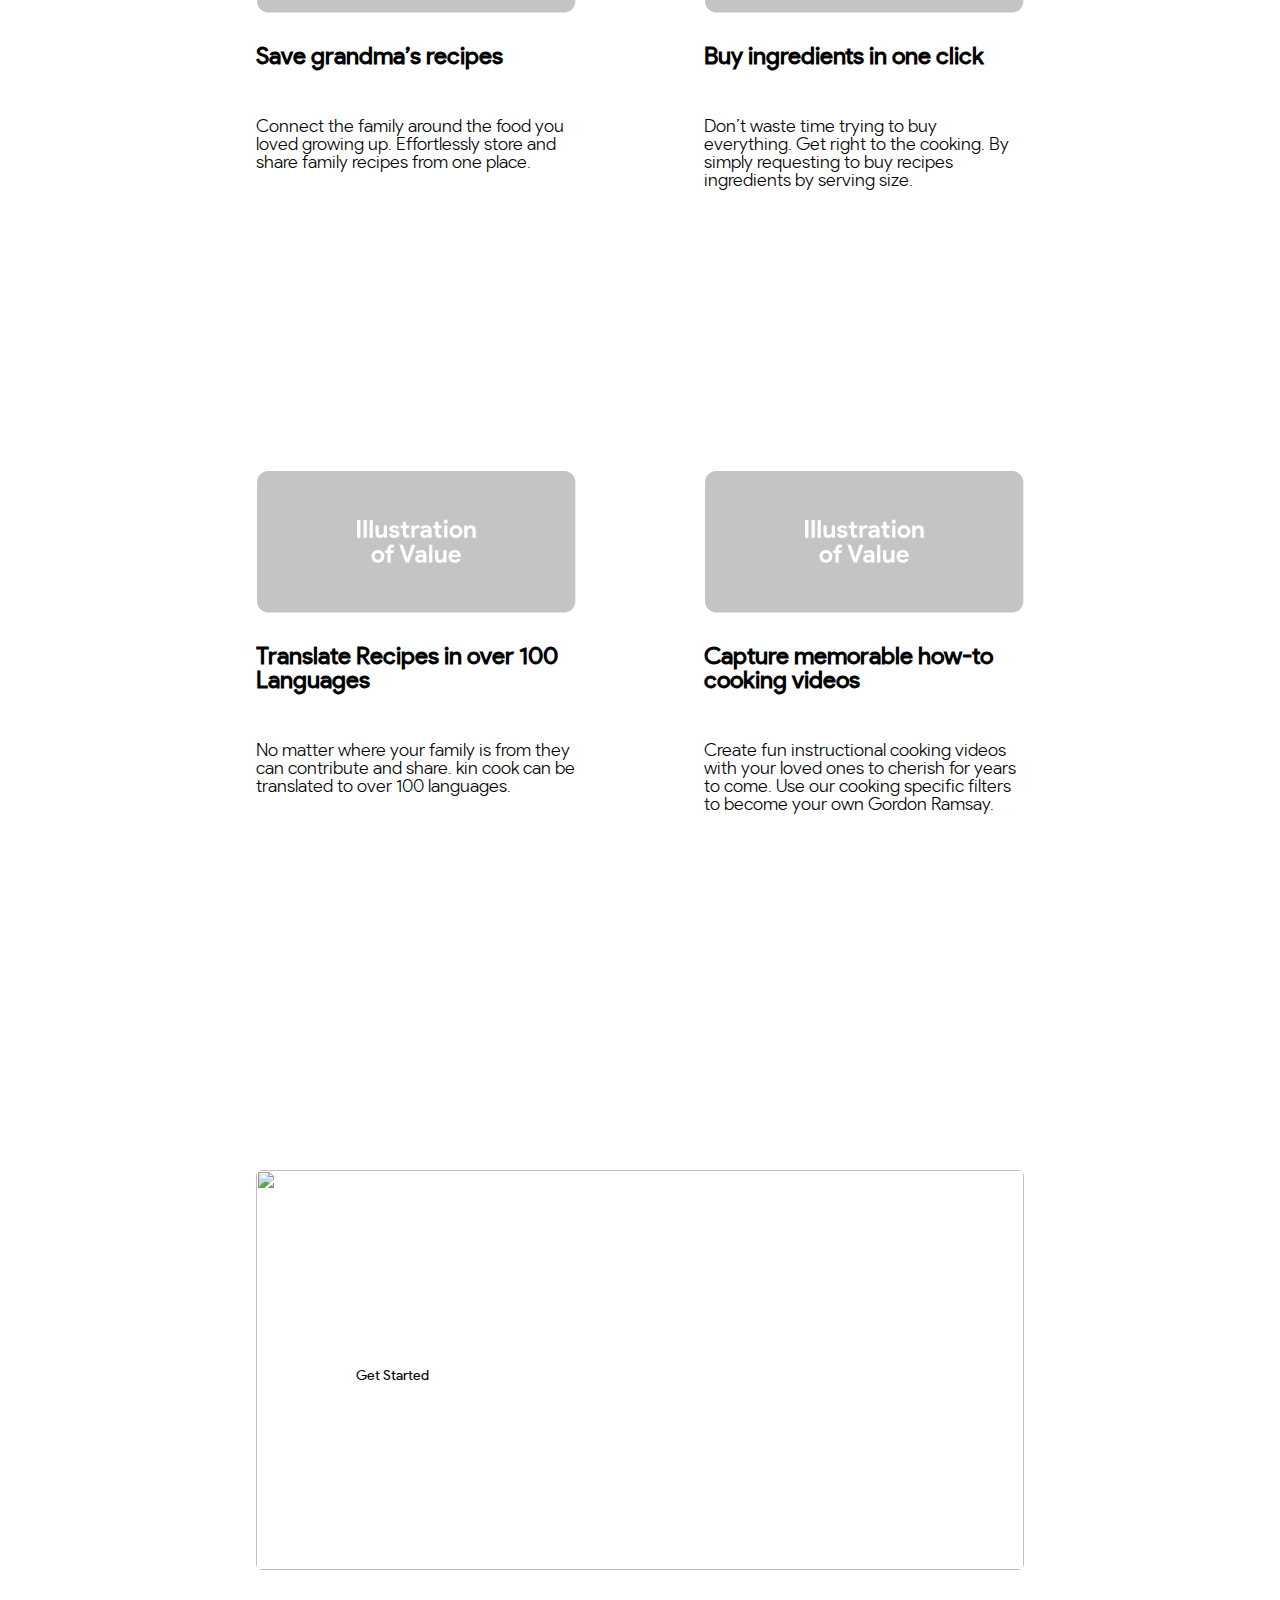
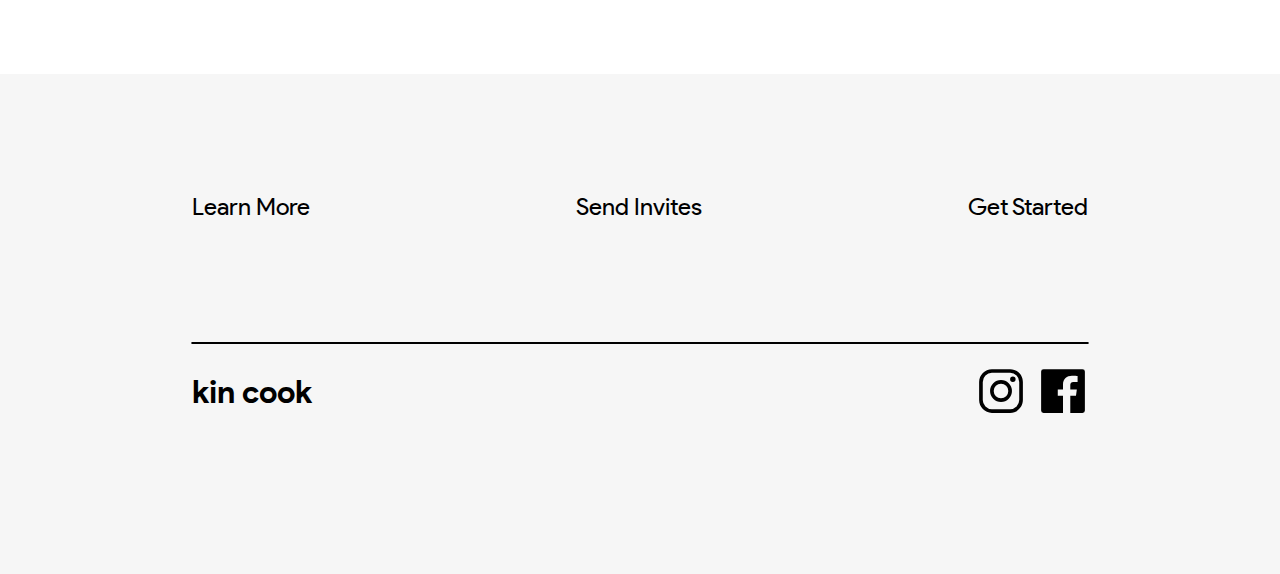
==== commit 63319ecb: "added custom typeface" ====
--- a/index.html
+++ b/index.html
@@ -10,7 +10,7 @@
   <header class="header-mobile">
     <nav class="nav-top">
       <div class="desk-left">
-        <div class="d-logo"><a href="index.html">kin cook</a></div>
+        <div class="d-logo"><a class="d-logo-font" href="index.html">kin cook</a></div>
         <a href="index.html">Learn More</a>
         <a href="send-invite.html">Send Invite</a>
       </div>
--- a/css/index.css
+++ b/css/index.css
@@ -1,7 +1,7 @@
 /* Header Mobile  */
 .header-mobile {
   width: 100vw;
-  margin: 0 auto;
+  margin: 0;
   height: 100px;
   background-color: white;
   position: fixed;
@@ -40,6 +40,7 @@
   }
 }
 .logo {
+  font-family: 'product_sansbold';
   font-size: 1.1rem;
 }
 @media (min-width: 900px) {
@@ -55,6 +56,7 @@
     display: block;
     display: flex;
     flex-direction: row;
+    align-items: center;
     margin-left: 40px;
   }
 }
@@ -62,14 +64,20 @@
   .d-logo {
     margin-right: 60px;
     font-weight: 700;
-    font-size: rem;
+  }
+  .d-logo .d-logo-font {
+    color: black;
+    font-size: 24px;
+    font-family: 'product_sansbold';
   }
 }
 @media (min-width: 900px) {
   .desk-left a {
+    font-family: 'product_sanslight';
     margin-right: 20px;
     text-decoration: none;
-    color: black;
+    color: #3f3e3e;
+    font-size: 16px;
   }
 }
 .desk-right {
@@ -164,7 +172,6 @@
   font-size: 24px;
   color: white;
   display: block;
-  font-family: 'airbnb_cereal_appmedium';
   transition: 0.3s ease-in-out;
 }
 .menu-content a:hover {
@@ -190,6 +197,10 @@
   align-items: center;
   margin-top: 200px;
 }
+.button {
+  font-family: 'product_sansregular';
+  color: black;
+}
 .hero {
   display: flex;
   flex-direction: column;
@@ -200,7 +211,7 @@
   .hero {
     flex-direction: row-reverse;
     width: 70vw;
-    height: 500px;
+    height: 50vh;
     justify-content: space-around;
   }
 }
@@ -210,6 +221,7 @@
   }
 }
 .info h1 {
+  font-family: 'product_sansbold';
   font-size: 32px;
   text-align: center;
   width: 220px;
@@ -224,6 +236,7 @@
   }
 }
 .info p {
+  font-family: 'product_sanslight';
   font-size: 18px;
   text-align: center;
   width: 260px;
@@ -430,6 +443,7 @@
   width: 60%;
 }
 .cta-top h2 {
+  font-family: 'product_sansbold';
   font-weight: 600;
   font-size: 24px;
   text-align: left;
@@ -489,6 +503,7 @@
   }
 }
 .features h3 {
+  font-family: 'product_sansregular';
   text-align: center;
   width: 60vw;
 }
@@ -517,9 +532,10 @@
   }
 }
 .feature img {
-  width: 400px;
+  width: 80%;
 }
 .feature h4 {
+  font-family: 'product_sansregular';
   font-size: 1.15rem;
   text-align: center;
   margin-top: 40px;
@@ -531,6 +547,7 @@
   }
 }
 .feature p {
+  font-family: 'product_sanslight';
   text-align: center;
   margin-top: 5px;
 }
@@ -561,22 +578,24 @@
     display: flex;
     flex-direction: column;
     align-items: flex-end;
-    width: 450px;
+    width: 25vw;
     height: 600px;
   }
   .feature-left img {
-    width: 450px;
+    width: 25vw;
   }
   .feature-left h4 {
-    text-align: left;
-    width: 100%;
-    font-size: 32px;
-  }
-  .feature-left p {
+    font-family: 'product_sansregular';
     text-align: left;
     width: 100%;
     font-size: 24px;
   }
+  .feature-left p {
+    font-family: 'product_sanslight';
+    text-align: left;
+    width: 100%;
+    font-size: 18px;
+  }
 }
 @media (min-width: 900px) {
   .column-right {
@@ -589,21 +608,23 @@
     display: flex;
     flex-direction: column;
     align-items: flex-end;
-    width: 450px;
+    width: 25vw;
     height: 600px;
   }
   .feature-right img {
-    width: 450px;
+    width: 25vw;
   }
   .feature-right h4 {
-    text-align: left;
-    width: 100%;
-    font-size: 32px;
-  }
-  .feature-right p {
+    font-family: 'product_sansregular';
     text-align: left;
     width: 100%;
     font-size: 24px;
+  }
+  .feature-right p {
+    font-family: 'product_sanslight';
+    text-align: left;
+    width: 100%;
+    font-size: 18px;
   }
 }
 footer {
@@ -635,6 +656,9 @@
   .bottom-nav a {
     font-size: 24px;
   }
+}
+.b-link {
+  font-family: 'product_sansregular';
 }
 .social {
   display: flex;
@@ -672,6 +696,7 @@
   }
 }
 .kin {
+  font-family: 'product_sansbold';
   font-size: 1.15rem;
   text-decoration: none;
   color: black;
@@ -696,3 +721,21 @@
 body {
   margin: 0;
 }
+@font-face {
+  font-family: 'product_sanslight';
+  src: url('/font/product_sans_light_300-webfont.woff2') format('woff2'), url('/font/product_sans_light_300-webfont.woff') format('woff');
+  font-weight: normal;
+  font-style: normal;
+}
+@font-face {
+  font-family: 'product_sansregular';
+  src: url('/font/product_sans_regular-webfont.woff2') format('woff2'), url('/font/product_sans_regular-webfont.woff') format('woff');
+  font-weight: normal;
+  font-style: normal;
+}
+@font-face {
+  font-family: 'product_sansbold';
+  src: url('/font/product_sans_bold-webfont.woff2') format('woff2'), url('/font/product_sans_bold-webfont.woff') format('woff');
+  font-weight: normal;
+  font-style: normal;
+}
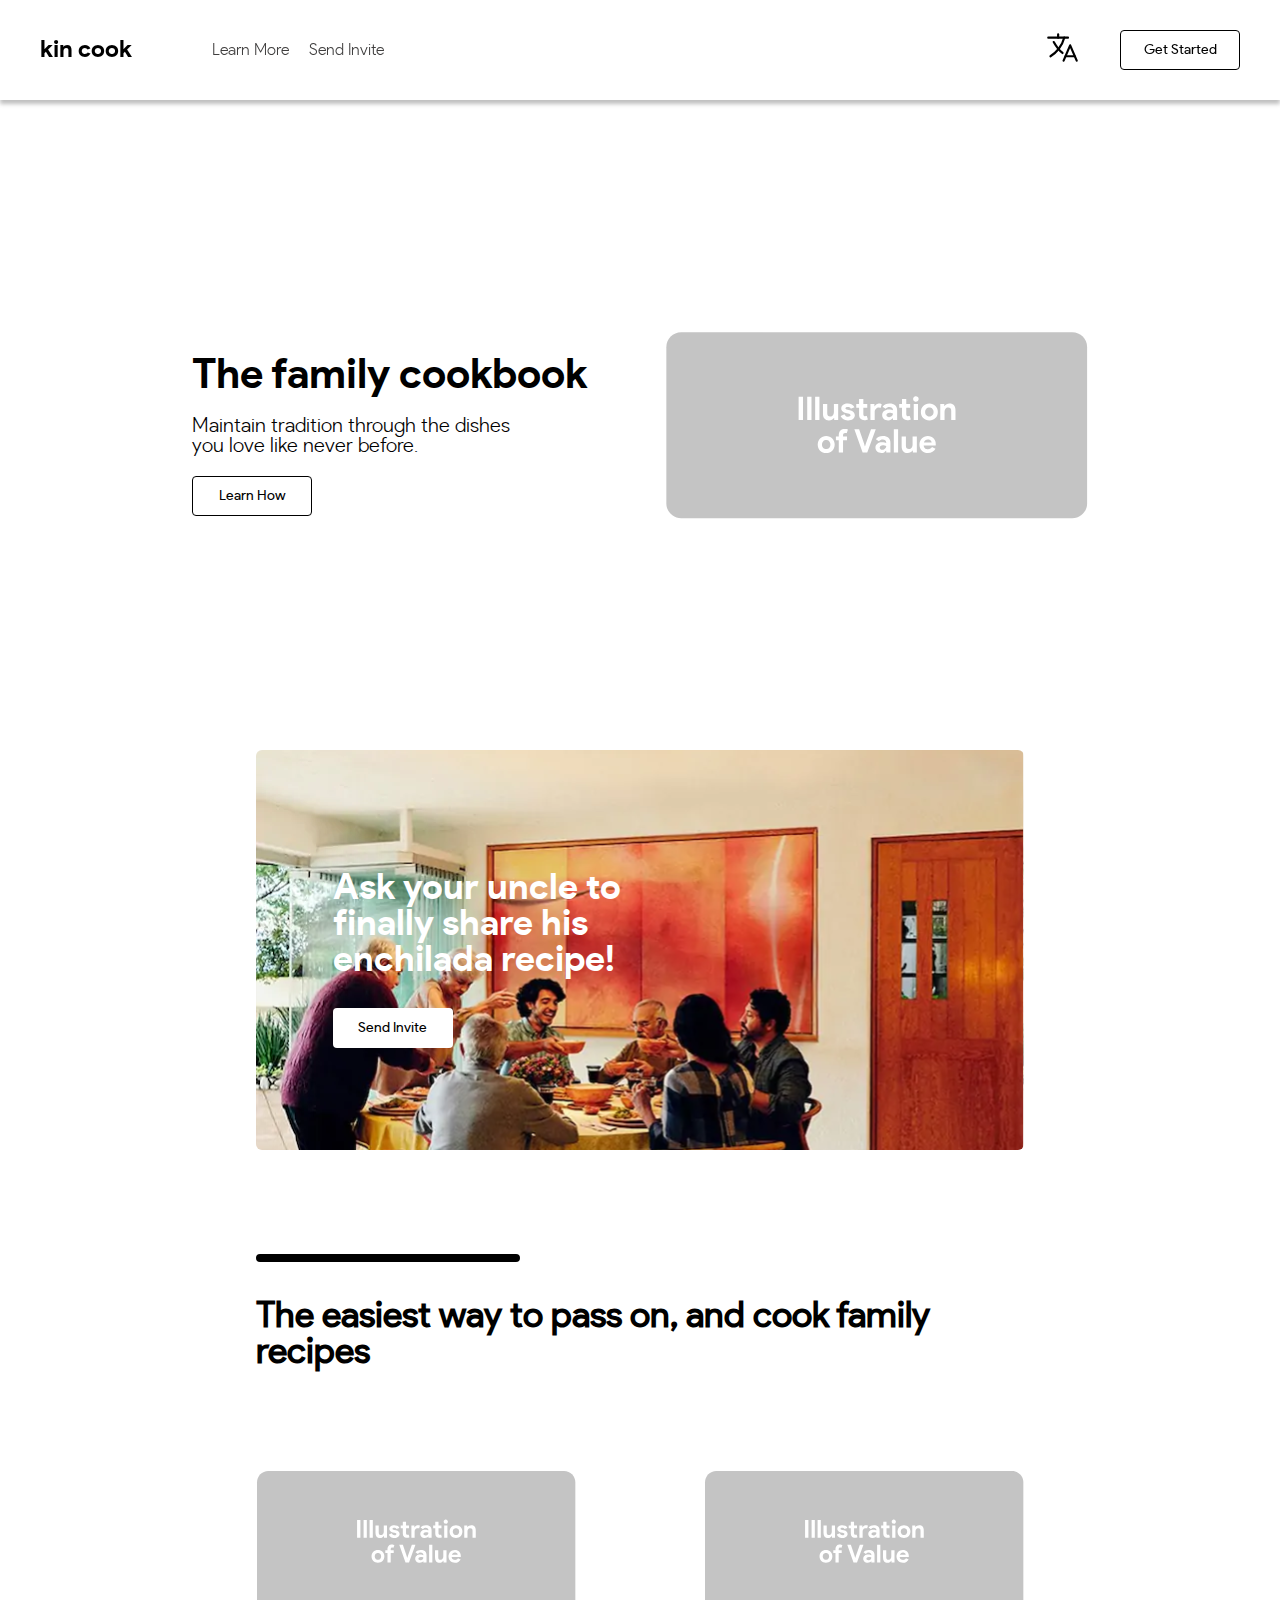
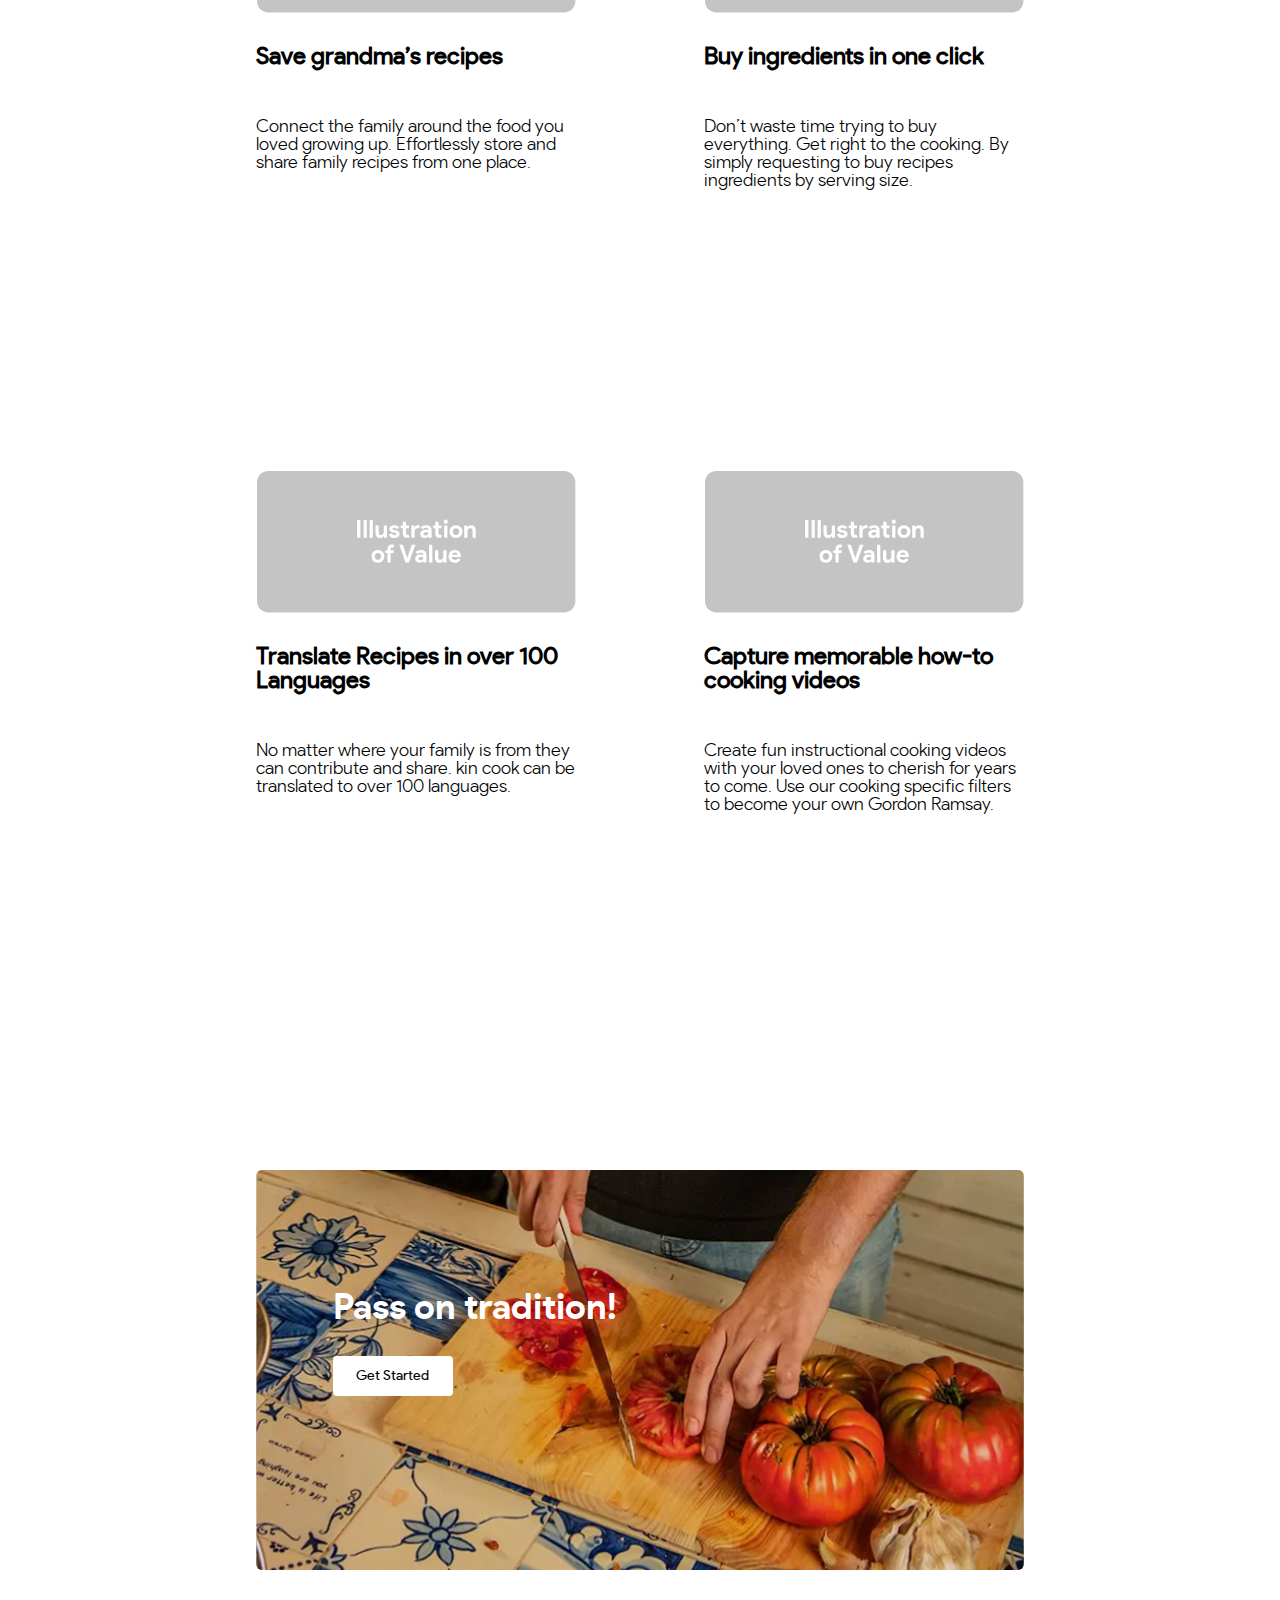
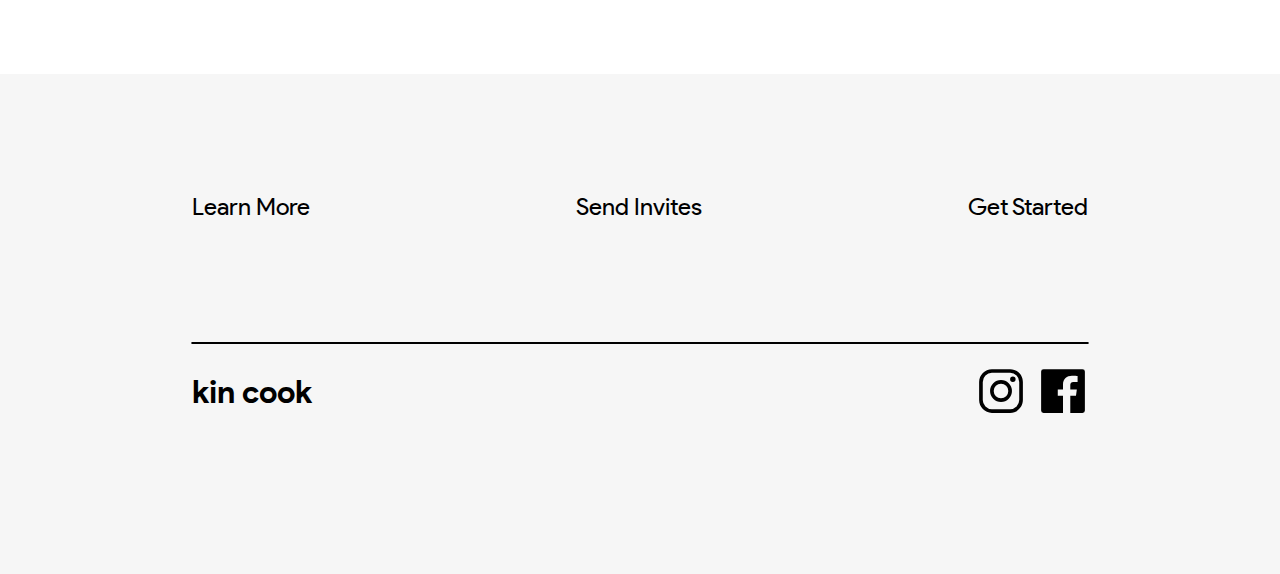
==== commit 6009dbc5: "Fixed 2nd CTA Display Bug" ====
--- a/index.html
+++ b/index.html
@@ -163,7 +163,7 @@
 
       <a href="#">
       <section class="cta-top">
-        <img class="cta-top-img" src="assets/CTA-Bottom.svg" alt="" />
+        <img class="cta-top-img" src="assets/CTA-BOTTOM.svg" alt="" />
         <div class="stacker bottom">
           <h2>Pass on tradition!</h2>
           <button class="button"> Get Started </button>
--- a/css/index.css
+++ b/css/index.css
@@ -339,6 +339,7 @@
   }
 }
 label {
+  font-family: 'product_sansbold';
   margin-top: 20px;
   font-size: 16px;
   color: #2d2e32;
@@ -371,6 +372,9 @@
     background-color: white;
     color: #2d2e32;
   }
+}
+option {
+  color: #2d2e32;
 }
 .send {
   margin-top: 40px;
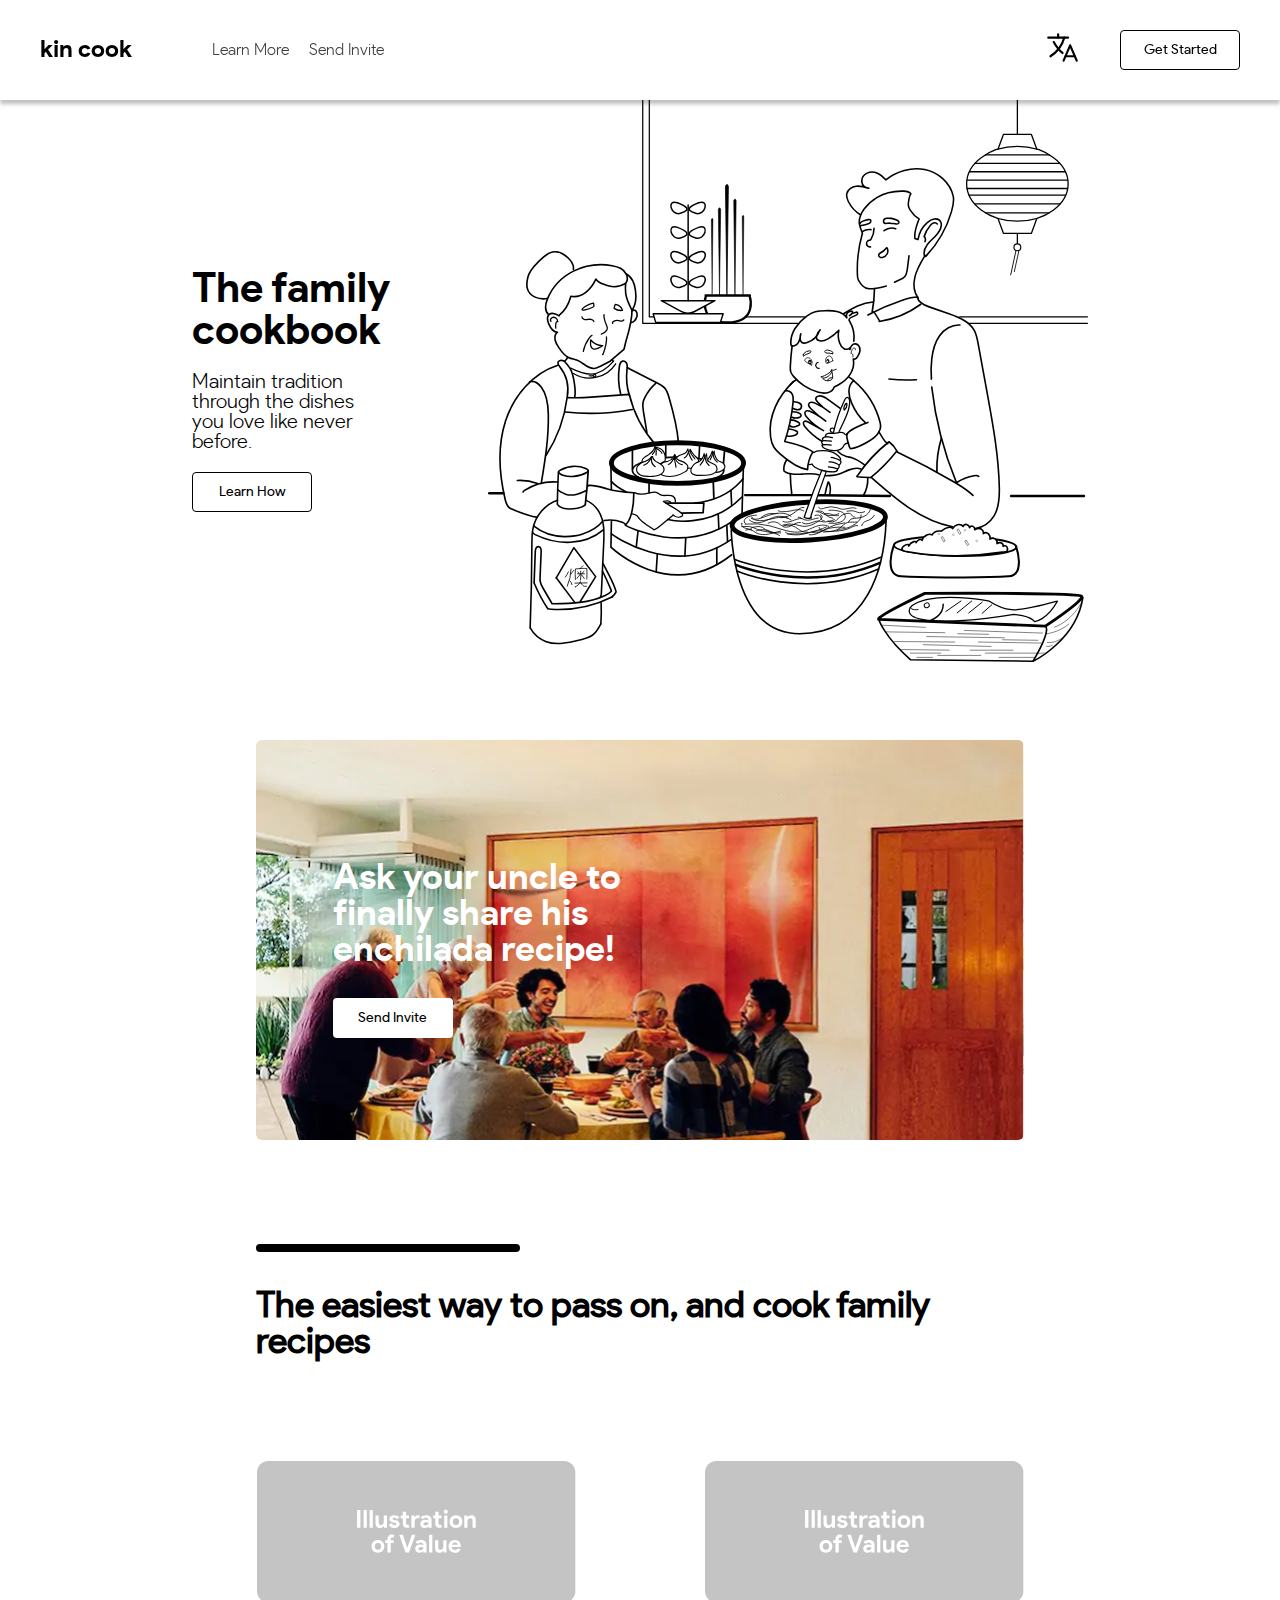
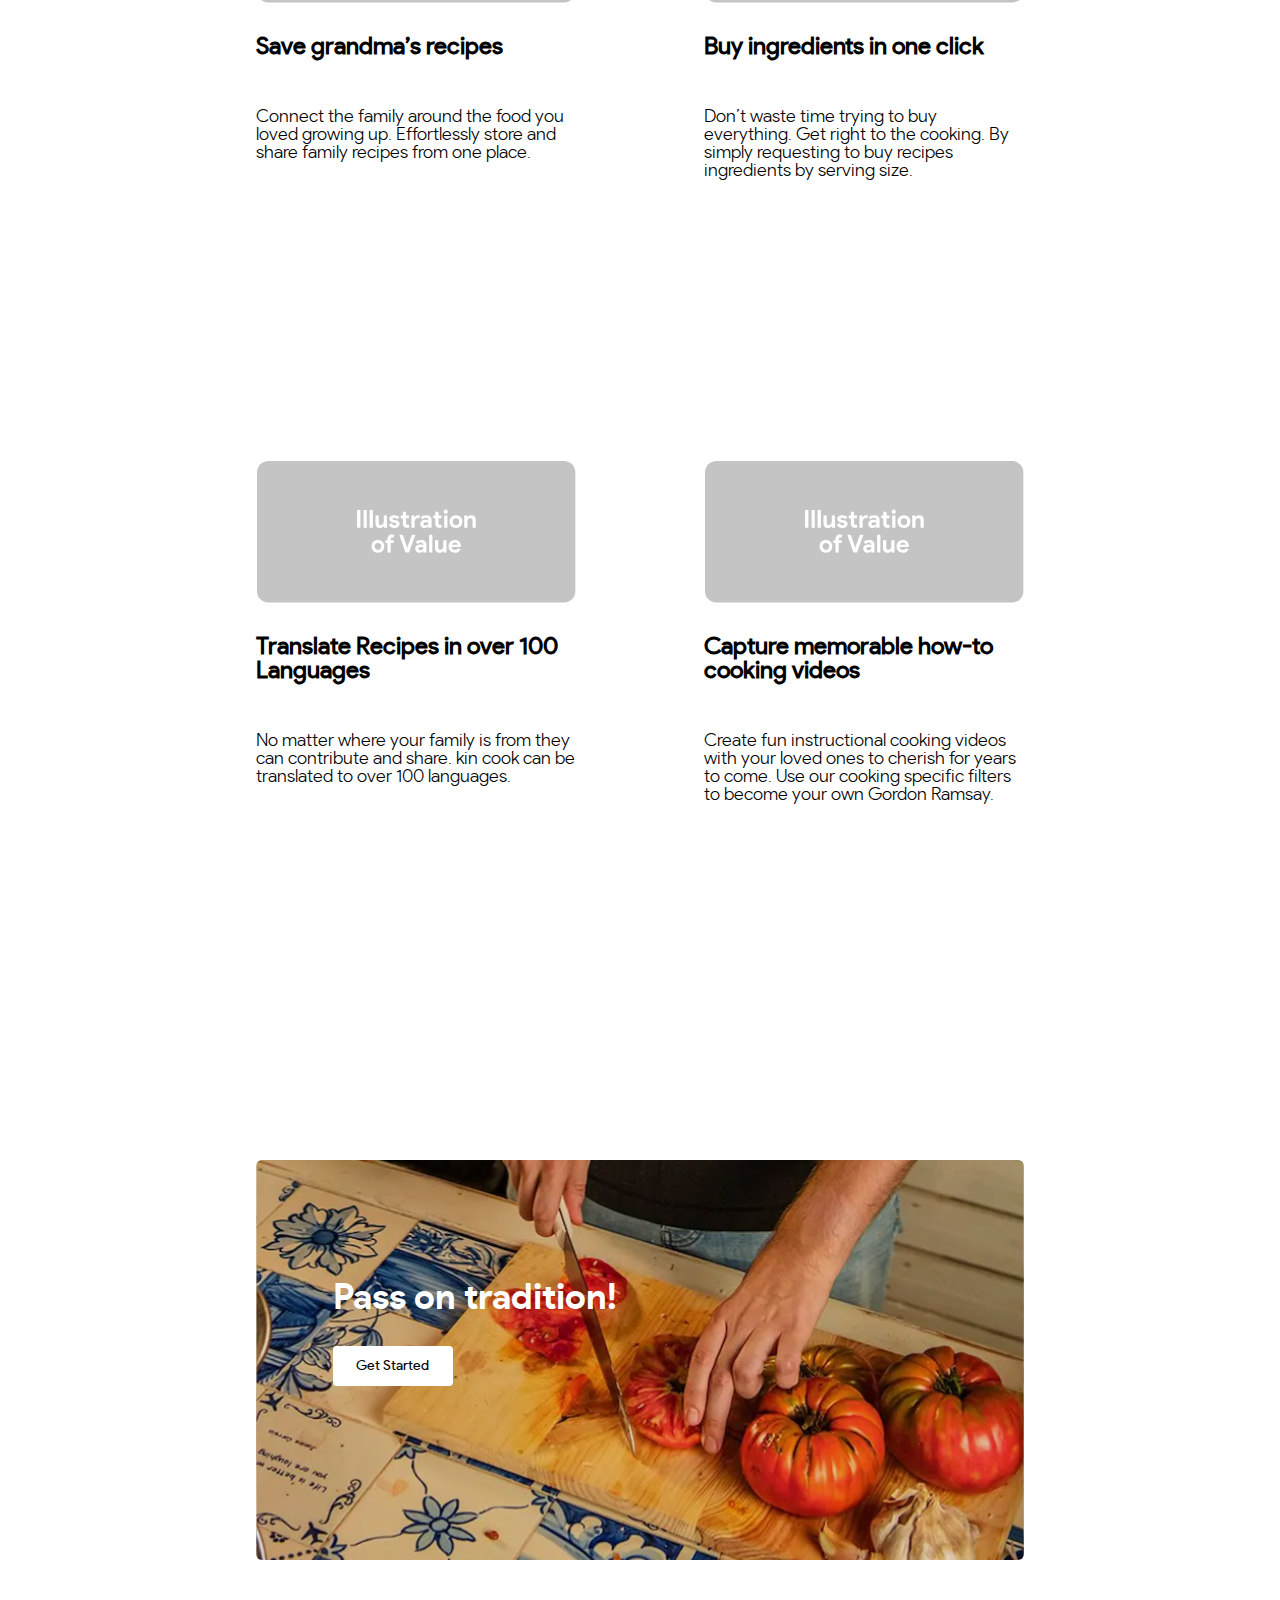
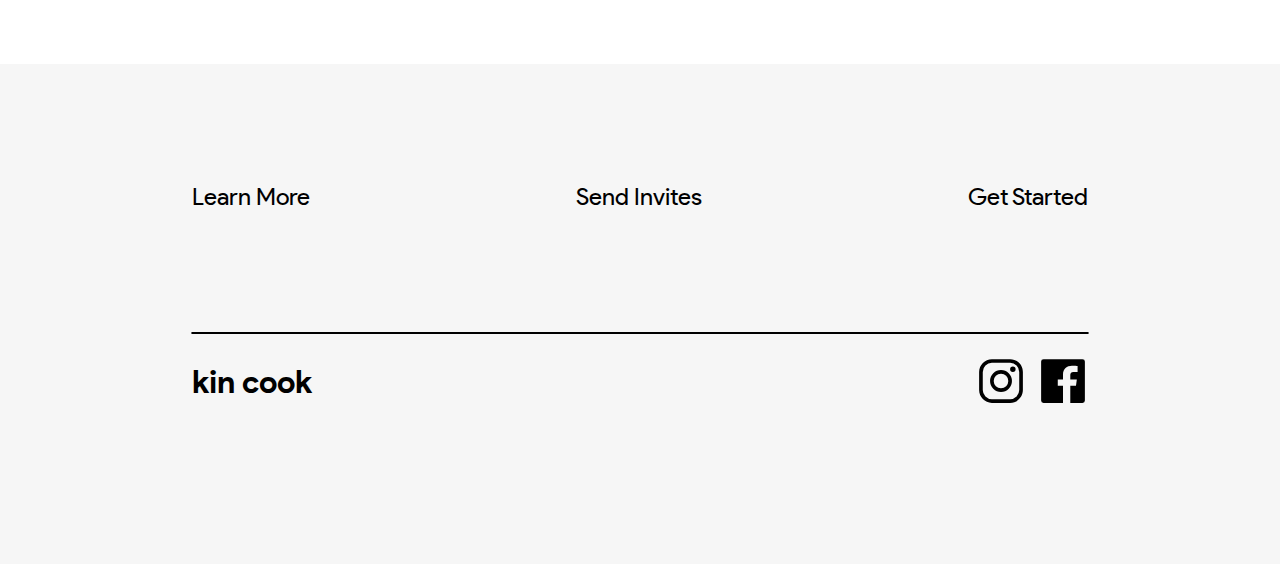
==== commit 14e1d442: "Uploaded illustration" ====
--- a/index.html
+++ b/index.html
@@ -47,7 +47,7 @@
   <body>
     <section class="body-container">
       <section class="hero">
-        <img src="assets/illustration-placeholder.svg" alt="" />
+        <img src="assets/Cooking_3.svg" alt="" />
         <div class="info"> 
           <h1>The family cookbook</h1>
           <p>Maintain tradition through the dishes you love like never before.</p>
--- a/css/index.css
+++ b/css/index.css
@@ -172,6 +172,7 @@
   font-size: 24px;
   color: white;
   display: block;
+  font-family: 'product_sanslight';
   transition: 0.3s ease-in-out;
 }
 .menu-content a:hover {
@@ -211,9 +212,13 @@
   .hero {
     flex-direction: row-reverse;
     width: 70vw;
-    height: 50vh;
+    height: 40vh;
     justify-content: space-around;
-  }
+    margin-bottom: 80px;
+  }
+}
+.hero img {
+  width: 90vw;
 }
 @media (min-width: 900px) {
   .hero img {
